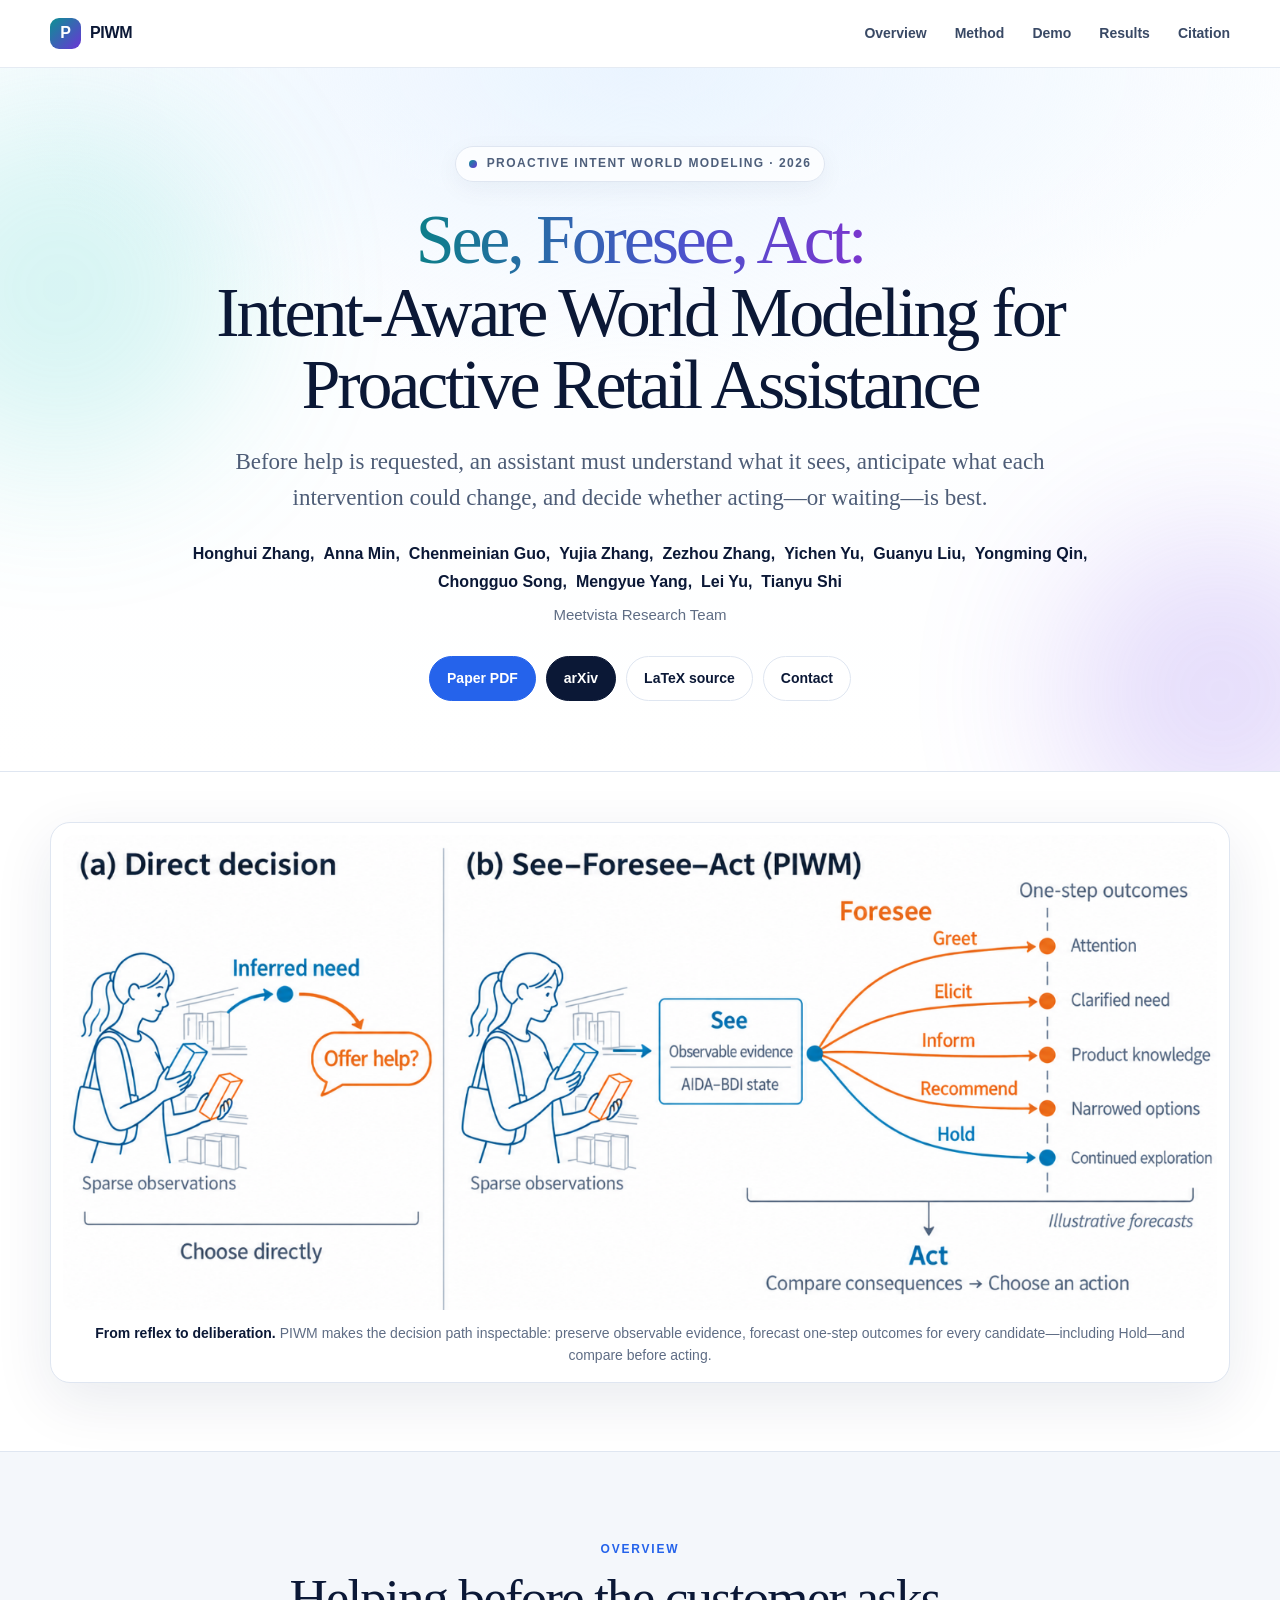
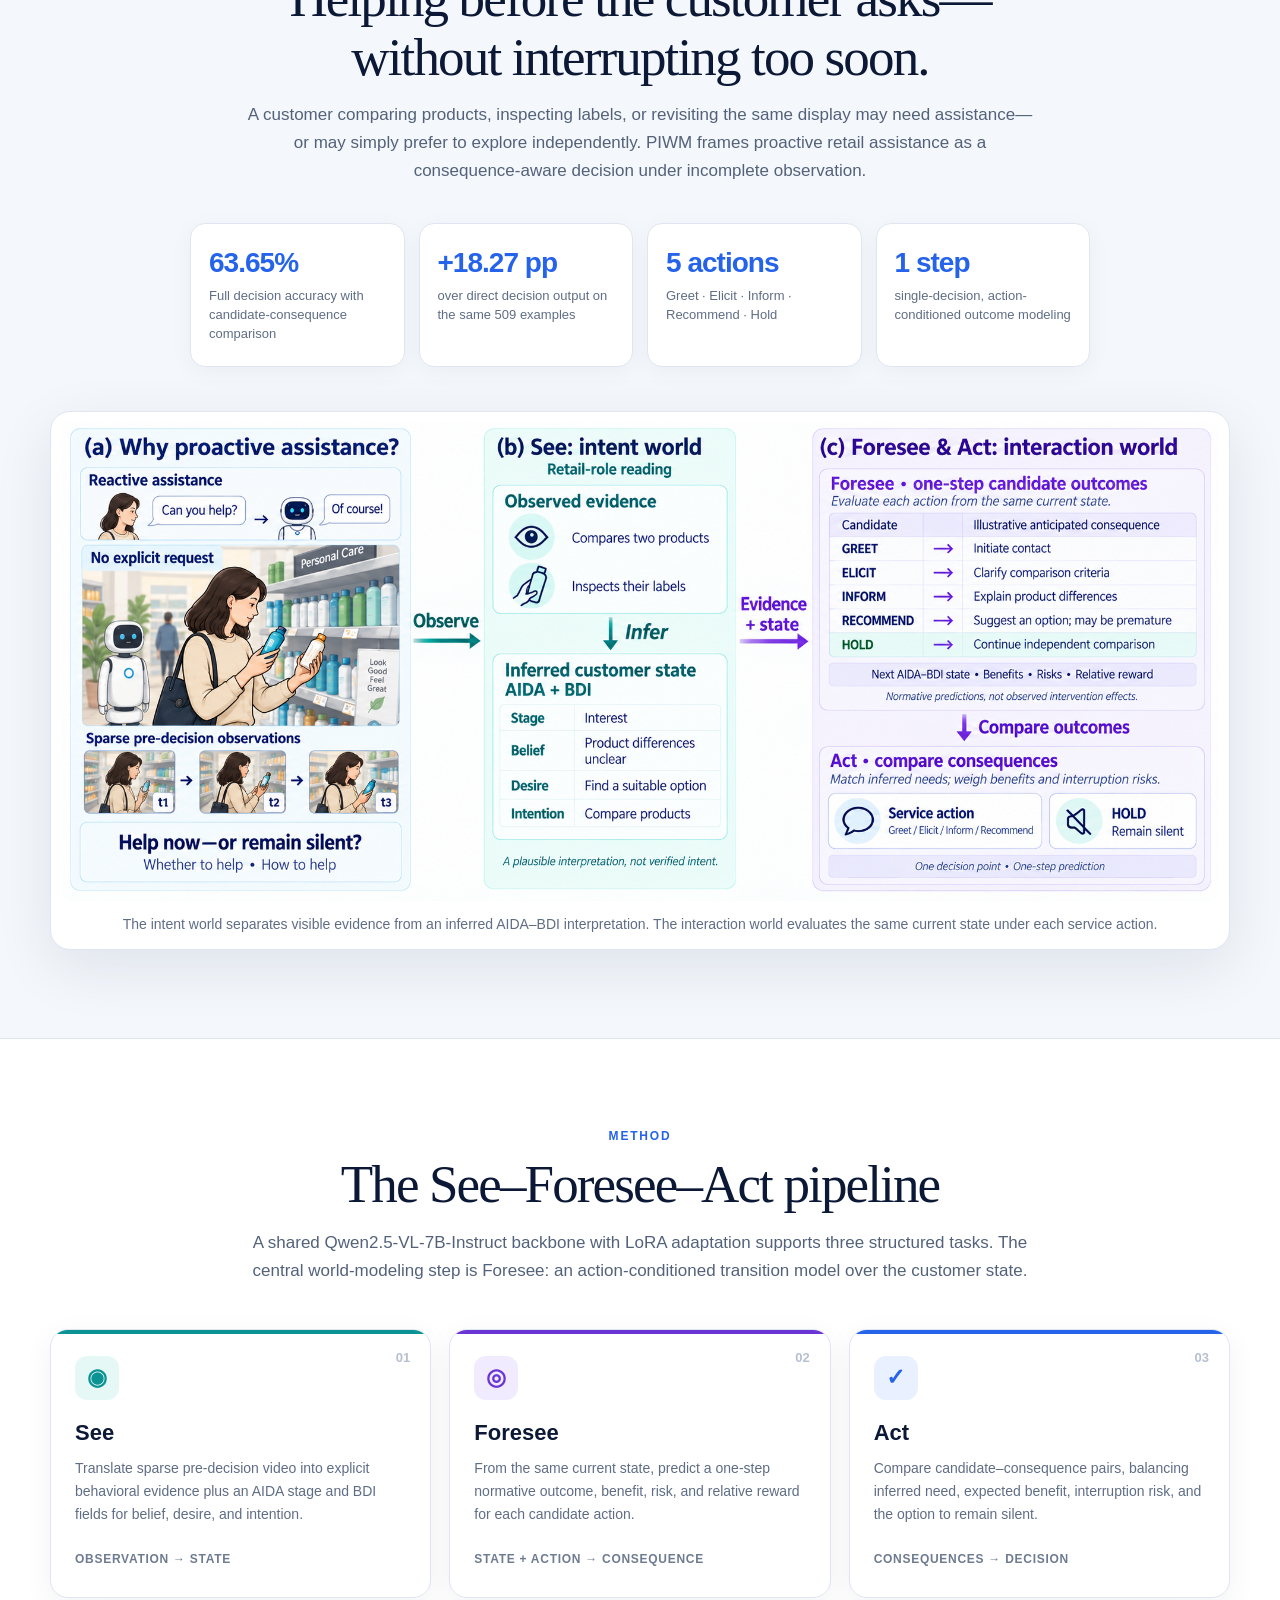
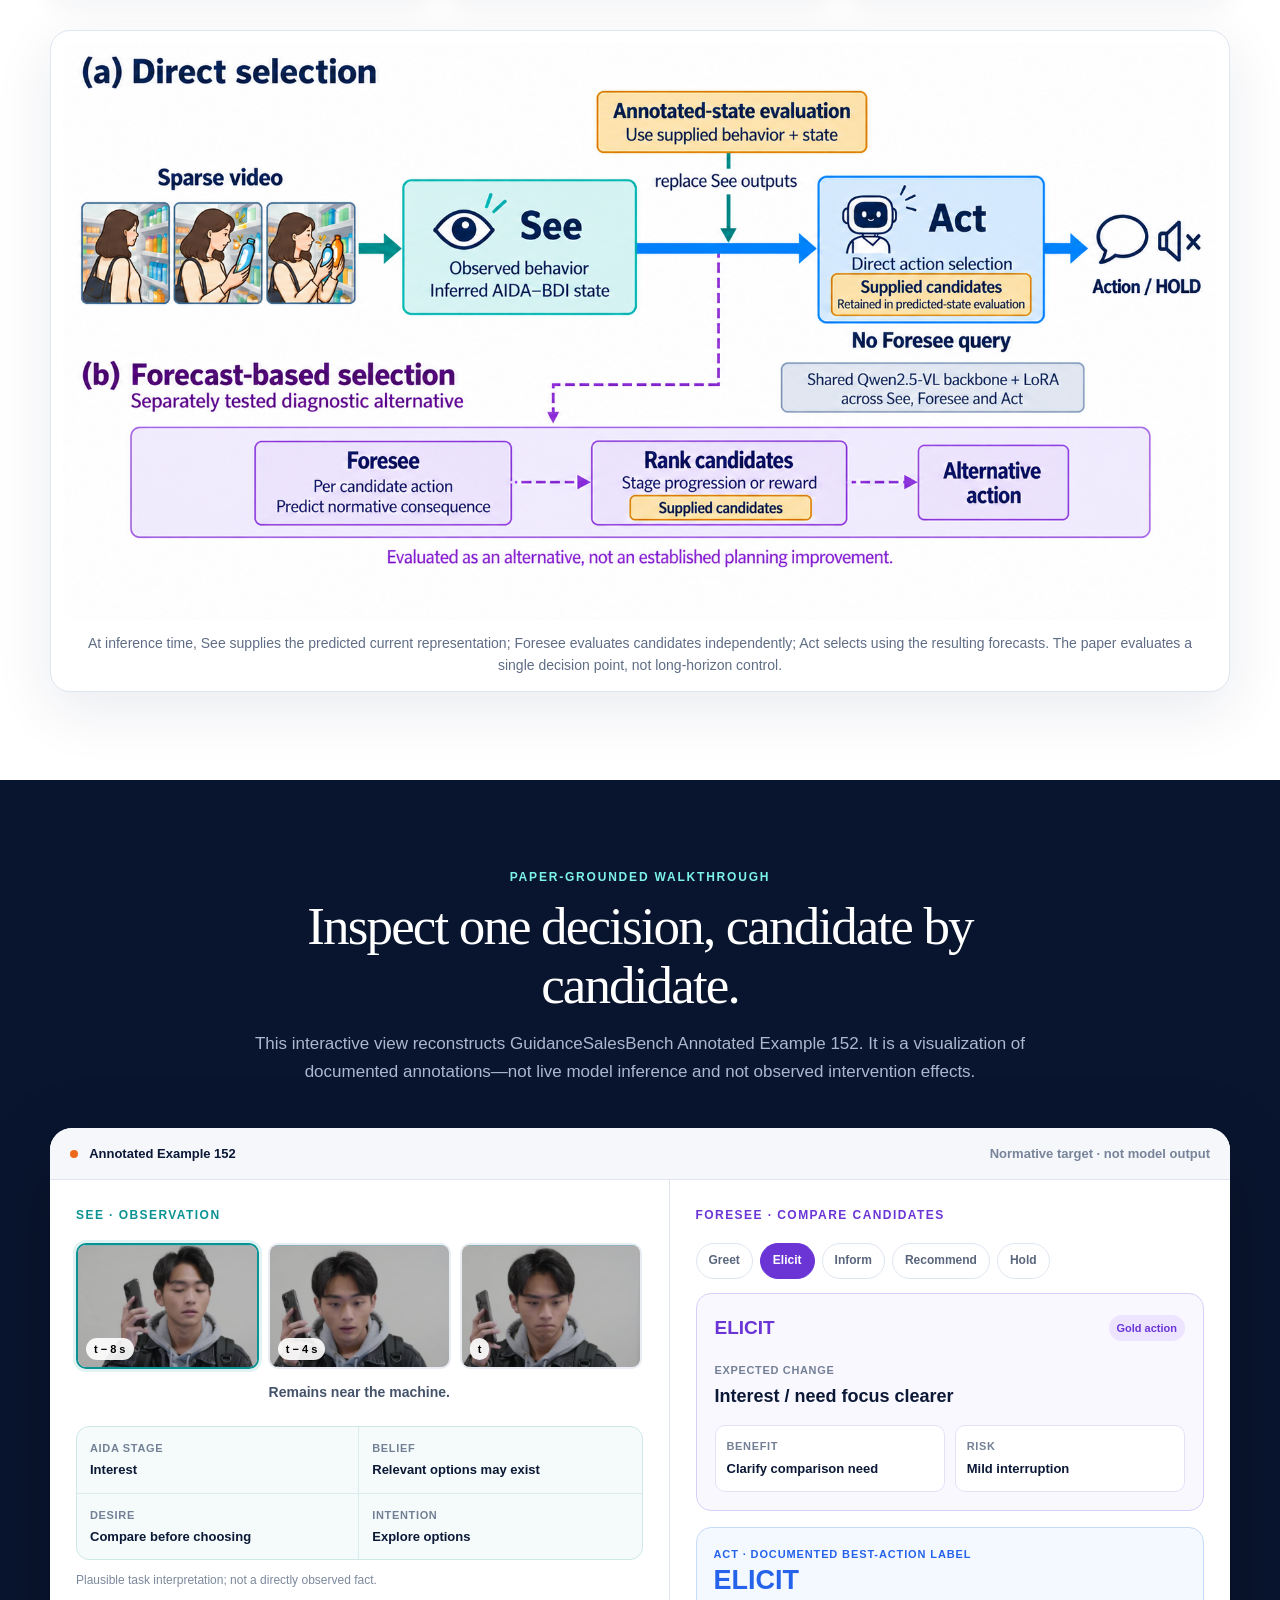
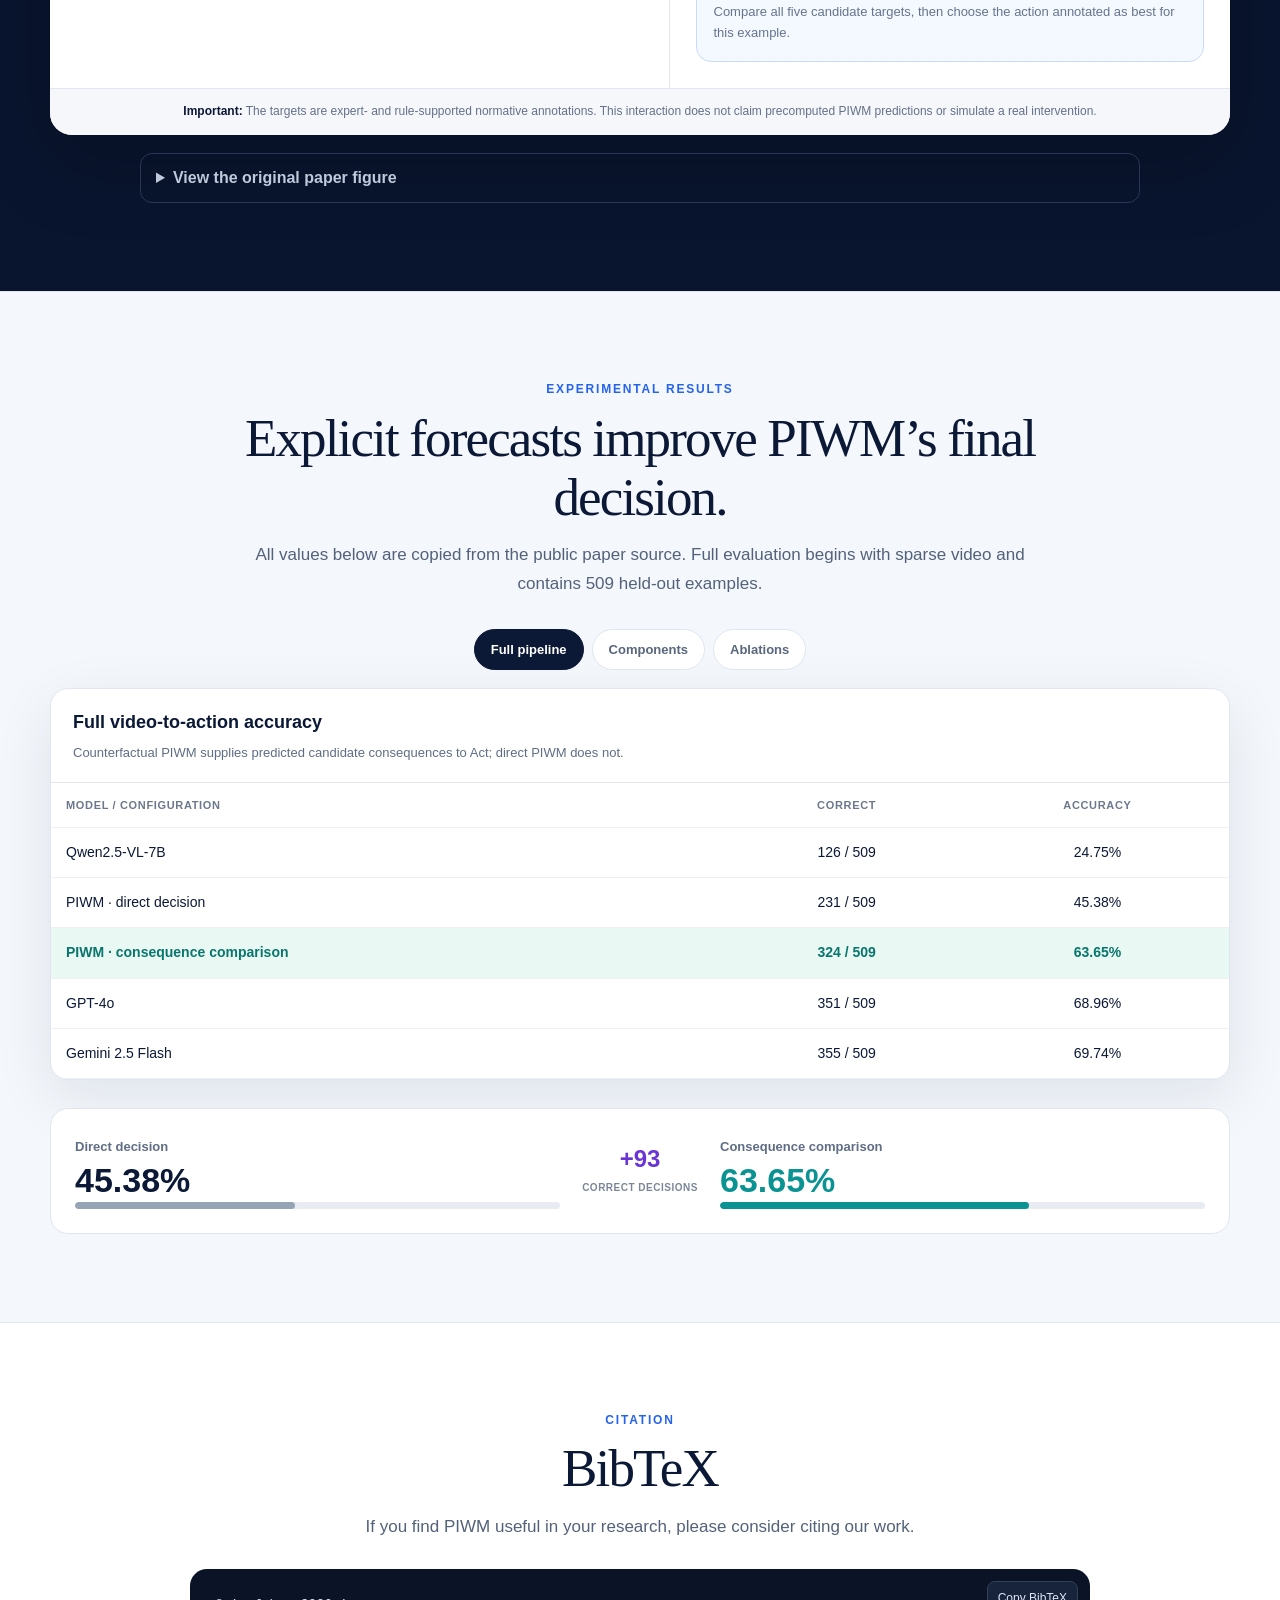
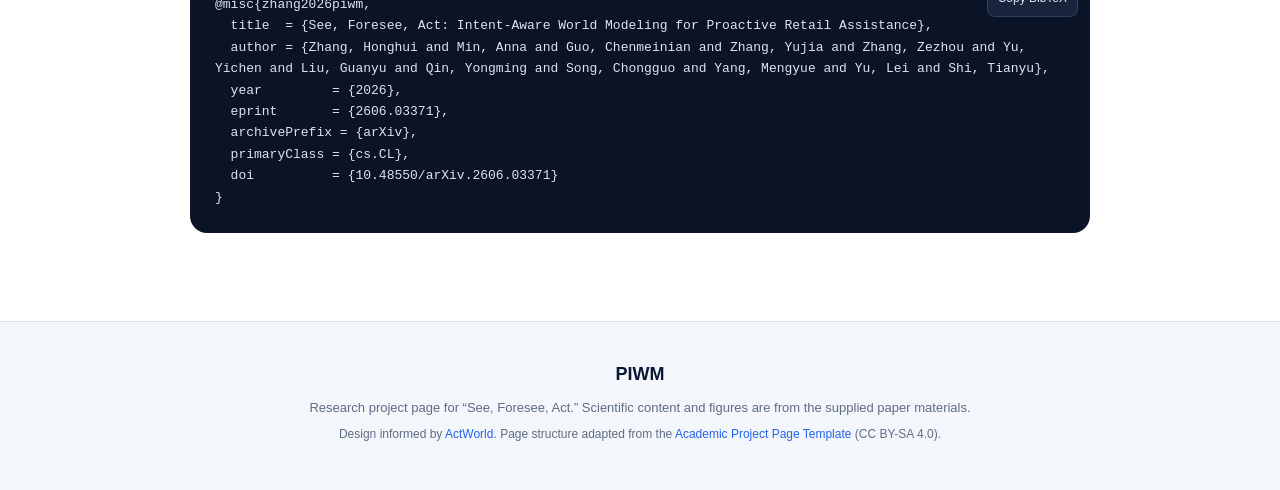
==== index.html @ bbb0d8e9 "Initial PIWM project page" ====
<!doctype html>
<html lang="en">
<head>
  <meta charset="utf-8">
  <meta name="viewport" content="width=device-width, initial-scale=1">
  <meta name="description" content="PIWM is a See–Foresee–Act framework for consequence-aware proactive retail assistance.">
  <meta name="keywords" content="PIWM, proactive assistance, world model, intent modeling, retail assistance, AIDA, BDI">
  <meta name="citation_title" content="See, Foresee, Act: Intent-Aware World Modeling for Proactive Retail Assistance">
  <meta name="citation_author" content="Honghui Zhang">
  <meta name="citation_author" content="Anna Min">
  <meta name="citation_author" content="Chenmeinian Guo">
  <meta name="citation_author" content="Yujia Zhang">
  <meta name="citation_author" content="Zezhou Zhang">
  <meta name="citation_author" content="Yichen Yu">
  <meta name="citation_author" content="Guanyu Liu">
  <meta name="citation_author" content="Yongming Qin">
  <meta name="citation_author" content="Chongguo Song">
  <meta name="citation_author" content="Mengyue Yang">
  <meta name="citation_author" content="Lei Yu">
  <meta name="citation_author" content="Tianyu Shi">
  <meta name="citation_publication_date" content="2026">
  <meta name="citation_arxiv_id" content="2606.03371">
  <meta name="citation_pdf_url" content="https://arxiv.org/pdf/2606.03371">
  <title>PIWM — See, Foresee, Act</title>
  <link rel="stylesheet" href="assets/css/site.css">
  <link rel="stylesheet" href="assets/css/fixes.css">
</head>
<body>
  <a class="skip-link" href="#main">Skip to content</a>
  <nav class="nav" aria-label="Primary navigation">
    <a class="brand" href="#top" aria-label="PIWM home"><span class="brand-mark">P</span> PIWM</a>
    <div class="nav-links">
      <a href="#overview">Overview</a><a href="#method">Method</a><a href="#demo">Demo</a><a href="#results">Results</a><a href="#citation">Citation</a>
    </div>
    <button class="menu-button" type="button" aria-expanded="false" aria-label="Open navigation">Menu</button>
  </nav>

  <header class="hero" id="top">
    <div class="hero-glow hero-glow-one"></div><div class="hero-glow hero-glow-two"></div>
    <div class="wrap hero-inner">
      <div class="paper-kicker"><span></span> Proactive intent world modeling · 2026</div>
      <h1><span>See, Foresee, Act:</span><br>Intent-Aware World Modeling for Proactive Retail Assistance</h1>
      <p class="hero-deck">Before help is requested, an assistant must understand what it sees, anticipate what each intervention could change, and decide whether acting—or waiting—is best.</p>
      <div class="authors" id="authors"></div>
      <div class="affiliation">Meetvista Research Team</div>
      <div class="hero-actions" id="paper-links"></div>
    </div>
  </header>

  <main id="main">
    <section class="teaser-section">
      <div class="wrap">
        <figure class="figure-card reveal">
          <img src="assets/images/direct-vs-piwm.png" alt="Comparison between direct action selection and the See–Foresee–Act PIWM pipeline">
          <figcaption><strong>From reflex to deliberation.</strong> PIWM makes the decision path inspectable: preserve observable evidence, forecast one-step outcomes for every candidate—including Hold—and compare before acting.</figcaption>
        </figure>
      </div>
    </section>

    <section class="section soft" id="overview">
      <div class="wrap narrow">
        <div class="section-label">Overview</div>
        <h2>Helping before the customer asks—without interrupting too soon.</h2>
        <p class="lead">A customer comparing products, inspecting labels, or revisiting the same display may need assistance—or may simply prefer to explore independently. PIWM frames proactive retail assistance as a consequence-aware decision under incomplete observation.</p>
        <div class="metric-grid">
          <div class="metric"><strong>63.65%</strong><span>Full decision accuracy with candidate-consequence comparison</span></div>
          <div class="metric"><strong>+18.27 pp</strong><span>over direct decision output on the same 509 examples</span></div>
          <div class="metric"><strong>5 actions</strong><span>Greet · Elicit · Inform · Recommend · Hold</span></div>
          <div class="metric"><strong>1 step</strong><span>single-decision, action-conditioned outcome modeling</span></div>
        </div>
      </div>
      <div class="wrap overview-figure reveal">
        <figure class="figure-card edge">
          <img src="assets/images/overview.png" alt="PIWM motivation and task scope, showing observation, intent inference, candidate outcomes, and action comparison">
          <figcaption>The intent world separates visible evidence from an inferred AIDA–BDI interpretation. The interaction world evaluates the same current state under each service action.</figcaption>
        </figure>
      </div>
    </section>

    <section class="section" id="method">
      <div class="wrap">
        <div class="section-label">Method</div>
        <h2>The See–Foresee–Act pipeline</h2>
        <p class="section-intro">A shared Qwen2.5-VL-7B-Instruct backbone with LoRA adaptation supports three structured tasks. The central world-modeling step is Foresee: an action-conditioned transition model over the customer state.</p>
        <div class="stage-grid">
          <article class="stage see"><div class="stage-index">01</div><div class="stage-icon" aria-hidden="true">◉</div><h3>See</h3><p>Translate sparse pre-decision video into explicit behavioral evidence plus an AIDA stage and BDI fields for belief, desire, and intention.</p><span>Observation → state</span></article>
          <article class="stage foresee"><div class="stage-index">02</div><div class="stage-icon" aria-hidden="true">◎</div><h3>Foresee</h3><p>From the same current state, predict a one-step normative outcome, benefit, risk, and relative reward for each candidate action.</p><span>State + action → consequence</span></article>
          <article class="stage act"><div class="stage-index">03</div><div class="stage-icon" aria-hidden="true">✓</div><h3>Act</h3><p>Compare candidate–consequence pairs, balancing inferred need, expected benefit, interruption risk, and the option to remain silent.</p><span>Consequences → decision</span></article>
        </div>
        <figure class="figure-card reveal method-figure">
          <img src="assets/images/pipeline.png" alt="PIWM diagram contrasting direct selection and forecast-based candidate comparison">
          <figcaption>At inference time, See supplies the predicted current representation; Foresee evaluates candidates independently; Act selects using the resulting forecasts. The paper evaluates a single decision point, not long-horizon control.</figcaption>
        </figure>
      </div>
    </section>

    <section class="section demo-section" id="demo">
      <div class="wrap">
        <div class="section-label light">Paper-grounded walkthrough</div>
        <h2>Inspect one decision, candidate by candidate.</h2>
        <p class="section-intro light-text">This interactive view reconstructs GuidanceSalesBench Annotated Example 152. It is a visualization of documented annotations—not live model inference and not observed intervention effects.</p>
        <div class="demo-shell reveal">
          <div class="demo-header"><div><span class="live-dot"></span> Annotated Example 152</div><span>Normative target · not model output</span></div>
          <div class="demo-grid">
            <div class="observation-panel">
              <div class="panel-tag teal">See · observation</div>
              <div class="frame-strip">
                <button class="frame active" data-frame="0"><img src="assets/images/example-t8.png" alt="Customer at a retail terminal, eight seconds before decision"><span>t − 8 s</span></button>
                <button class="frame" data-frame="1"><img src="assets/images/example-t4.png" alt="Customer at a retail terminal, four seconds before decision"><span>t − 4 s</span></button>
                <button class="frame" data-frame="2"><img src="assets/images/example-t0.png" alt="Customer at a retail terminal at decision time"><span>t</span></button>
              </div>
              <p class="frame-caption" id="frame-caption">Remains near the machine.</p>
              <div class="state-card">
                <div><span>AIDA stage</span><strong>Interest</strong></div><div><span>Belief</span><strong>Relevant options may exist</strong></div><div><span>Desire</span><strong>Compare before choosing</strong></div><div><span>Intention</span><strong>Explore options</strong></div>
              </div>
              <p class="caveat">Plausible task interpretation; not a directly observed fact.</p>
            </div>
            <div class="consequence-panel">
              <div class="panel-tag violet">Foresee · compare candidates</div>
              <div class="action-tabs" role="tablist" aria-label="Candidate actions"></div>
              <div class="consequence-card" aria-live="polite">
                <div class="candidate-top"><span id="candidate-name">Elicit</span><span id="candidate-status">Gold action</span></div>
                <div class="consequence-main"><span>Expected change</span><strong id="candidate-change">Interest / need focus clearer</strong></div>
                <div class="consequence-details"><div><span>Benefit</span><strong id="candidate-benefit">Clarify comparison need</strong></div><div><span>Risk</span><strong id="candidate-risk">Mild interruption</strong></div></div>
              </div>
              <div class="act-decision"><span>Act · documented best-action label</span><strong>ELICIT</strong><p>Compare all five candidate targets, then choose the action annotated as best for this example.</p></div>
            </div>
          </div>
          <div class="demo-note"><strong>Important:</strong> The targets are expert- and rule-supported normative annotations. This interaction does not claim precomputed PIWM predictions or simulate a real intervention.</div>
        </div>
        <details class="source-figure"><summary>View the original paper figure</summary><img src="assets/images/annotated-example.png" alt="Full annotated example figure from the paper"></details>
      </div>
    </section>

    <section class="section soft" id="results">
      <div class="wrap">
        <div class="section-label">Experimental results</div>
        <h2>Explicit forecasts improve PIWM’s final decision.</h2>
        <p class="section-intro">All values below are copied from the public paper source. Full evaluation begins with sparse video and contains 509 held-out examples.</p>
        <div class="result-tabs" role="tablist" aria-label="Result tables">
          <button class="result-tab active" data-result="full" role="tab">Full pipeline</button><button class="result-tab" data-result="components" role="tab">Components</button><button class="result-tab" data-result="ablations" role="tab">Ablations</button>
        </div>
        <div class="result-card" id="result-content"></div>
        <div class="comparison-callout">
          <div><span>Direct decision</span><strong>45.38%</strong><div class="bar"><i style="--value:45.38%"></i></div></div>
          <div class="versus">+93<br><small>correct decisions</small></div>
          <div class="emphasis"><span>Consequence comparison</span><strong>63.65%</strong><div class="bar"><i style="--value:63.65%"></i></div></div>
        </div>
      </div>
    </section>

    <section class="section" id="citation">
      <div class="wrap narrow">
        <div class="section-label">Citation</div><h2>BibTeX</h2>
        <p class="section-intro">If you find PIWM useful in your research, please consider citing our work.</p>
        <div class="bib-wrap"><button class="copy-button" type="button">Copy BibTeX</button><pre id="bibtex">@misc{zhang2026piwm,
  title  = {See, Foresee, Act: Intent-Aware World Modeling for Proactive Retail Assistance},
  author = {Zhang, Honghui and Min, Anna and Guo, Chenmeinian and Zhang, Yujia and Zhang, Zezhou and Yu, Yichen and Liu, Guanyu and Qin, Yongming and Song, Chongguo and Yang, Mengyue and Yu, Lei and Shi, Tianyu},
  year         = {2026},
  eprint       = {2606.03371},
  archivePrefix = {arXiv},
  primaryClass = {cs.CL},
  doi          = {10.48550/arXiv.2606.03371}
}</pre></div>
      </div>
    </section>
  </main>

  <footer><div class="wrap"><strong>PIWM</strong><p>Research project page for “See, Foresee, Act.” Scientific content and figures are from the supplied paper materials.</p><p class="attribution">Design informed by <a href="https://interactwm.github.io/ActWorld/">ActWorld</a>. Page structure adapted from the <a href="https://github.com/eliahuhorwitz/Academic-project-page-template">Academic Project Page Template</a> (CC BY-SA 4.0).</p></div></footer>
  <button class="to-top" type="button" aria-label="Back to top">↑</button>
  <script src="assets/js/config.js"></script><script src="assets/js/site.js"></script>
</body>
</html>
---- assets/css/site.css ----
:root{--ink:#0b1836;--muted:#5f6d85;--line:#dfe6f1;--paper:#fff;--soft:#f4f7fb;--teal:#0b9293;--teal-soft:#e6f8f6;--violet:#6b35d6;--violet-soft:#f1ebff;--blue:#2563eb;--orange:#ed6a1a;--shadow:0 18px 60px rgba(15,36,75,.09);--max:1180px}*{box-sizing:border-box}html{scroll-behavior:smooth;scroll-padding-top:76px}body{margin:0;color:var(--ink);background:var(--paper);font-family:Inter,ui-sans-serif,-apple-system,BlinkMacSystemFont,"Segoe UI",sans-serif;font-size:16px;line-height:1.65;-webkit-font-smoothing:antialiased}button,a{font:inherit}a{color:var(--blue);text-decoration:none}img{max-width:100%}.skip-link{position:fixed;left:12px;top:-80px;background:#fff;padding:10px 16px;border-radius:8px;z-index:1000}.skip-link:focus{top:12px}.wrap{width:min(var(--max),calc(100% - 44px));margin:auto}.narrow{max-width:900px}.nav{position:sticky;top:0;z-index:100;height:68px;padding:0 max(22px,calc((100vw - var(--max))/2));display:flex;align-items:center;justify-content:space-between;background:rgba(255,255,255,.88);border-bottom:1px solid rgba(223,230,241,.8);backdrop-filter:blur(16px)}.brand{display:flex;align-items:center;gap:9px;color:var(--ink);font-weight:850;letter-spacing:-.02em}.brand-mark{width:31px;height:31px;display:grid;place-items:center;background:linear-gradient(135deg,var(--teal),var(--violet));border-radius:9px;color:#fff}.nav-links{display:flex;gap:28px}.nav-links a{color:#394965;font-size:14px;font-weight:650}.nav-links a:hover{color:var(--blue)}.menu-button{display:none;border:1px solid var(--line);background:#fff;border-radius:9px;padding:7px 11px;color:var(--ink)}.hero{position:relative;overflow:hidden;padding:78px 0 70px;background:radial-gradient(900px 420px at 50% 0%,#eaf4ff 0,rgba(234,244,255,0) 72%),linear-gradient(#fbfdff,#fff);border-bottom:1px solid var(--line)}.hero-inner{position:relative;text-align:center}.hero-glow{position:absolute;border-radius:50%;filter:blur(80px);opacity:.22}.hero-glow-one{width:360px;height:360px;background:#54d5cb;left:-120px;top:40px}.hero-glow-two{width:320px;height:320px;background:#8a63ed;right:-100px;bottom:-80px}.paper-kicker{display:inline-flex;align-items:center;gap:10px;text-transform:uppercase;letter-spacing:.12em;font-weight:750;font-size:12px;color:#4e5f7b;border:1px solid var(--line);background:rgba(255,255,255,.75);border-radius:999px;padding:7px 13px;margin-bottom:22px;box-shadow:0 7px 24px rgba(15,36,75,.05)}.paper-kicker span{width:8px;height:8px;background:linear-gradient(135deg,var(--teal),var(--violet));border-radius:50%}.hero h1{max-width:1040px;margin:0 auto 22px;font-family:Georgia,"Times New Roman",serif;font-size:clamp(38px,5.8vw,70px);font-weight:500;line-height:1.04;letter-spacing:-.045em}.hero h1 span{background:linear-gradient(90deg,#0d7f89,#4c52cc 60%,#7a36ce);background-clip:text;-webkit-background-clip:text;color:transparent}.hero-deck{max-width:810px;margin:0 auto 26px;color:#4e5d77;font-family:Georgia,"Times New Roman",serif;font-size:clamp(18px,2.3vw,23px);line-height:1.55}.authors{max-width:980px;margin:22px auto 6px;display:flex;flex-wrap:wrap;justify-content:center;gap:1px 9px;font-size:16px;font-weight:650}.affiliation{color:var(--muted);font-size:15px;margin-top:8px}.hero-actions{display:flex;justify-content:center;flex-wrap:wrap;gap:10px;margin-top:28px}.button{display:inline-flex;align-items:center;justify-content:center;border-radius:999px;padding:10px 17px;border:1px solid var(--line);font-size:14px;font-weight:700;transition:.18s ease}.button.primary{background:var(--blue);color:#fff;border-color:var(--blue)}.button.dark{background:var(--ink);color:#fff;border-color:var(--ink)}.button.light{background:#fff;color:var(--ink)}.button:not(.disabled):hover{transform:translateY(-2px);box-shadow:0 9px 24px rgba(15,36,75,.13)}.button.disabled{color:#8a96a9;background:#f4f6f9;cursor:not-allowed}.teaser-section{padding:50px 0 68px}.figure-card{margin:0;background:#fff;border:1px solid var(--line);border-radius:20px;padding:12px;box-shadow:var(--shadow);overflow:hidden}.figure-card img{display:block;width:100%;border-radius:13px}.figure-card figcaption{padding:13px 8px 3px;text-align:center;color:var(--muted);font-size:14px;line-height:1.55}.figure-card figcaption strong{color:var(--ink)}.section{padding:88px 0}.soft{background:var(--soft);border-block:1px solid var(--line)}.section-label{text-align:center;color:var(--blue);font-weight:800;font-size:12px;text-transform:uppercase;letter-spacing:.15em;margin-bottom:9px}.section-label.light{color:#7df2e9}.section h2{max-width:850px;text-align:center;margin:0 auto 14px;font-family:Georgia,"Times New Roman",serif;font-size:clamp(34px,4.5vw,53px);font-weight:500;line-height:1.12;letter-spacing:-.035em}.lead,.section-intro{max-width:790px;margin:0 auto;color:#53627a;text-align:center;font-size:17px}.metric-grid{display:grid;grid-template-columns:repeat(4,1fr);gap:14px;margin-top:38px}.metric{background:#fff;border:1px solid var(--line);border-radius:15px;padding:22px 18px;box-shadow:0 5px 24px rgba(15,36,75,.045)}.metric strong{display:block;font-size:28px;line-height:1.2;color:var(--blue);letter-spacing:-.035em}.metric span{display:block;color:var(--muted);font-size:13px;line-height:1.45;margin-top:7px}.overview-figure{margin-top:44px}.figure-card.edge{padding:10px}.stage-grid{display:grid;grid-template-columns:repeat(3,1fr);gap:18px;margin:44px 0 32px}.stage{position:relative;border:1px solid var(--line);border-radius:18px;padding:26px 24px;background:#fff;overflow:hidden;box-shadow:0 8px 30px rgba(15,36,75,.055)}.stage:before{content:"";position:absolute;left:0;top:0;right:0;height:4px;background:var(--teal)}.stage.foresee:before{background:var(--violet)}.stage.act:before{background:var(--blue)}.stage-index{position:absolute;right:20px;top:17px;color:#b6c0d0;font-weight:800;font-size:13px}.stage-icon{width:44px;height:44px;display:grid;place-items:center;border-radius:12px;background:var(--teal-soft);color:var(--teal);font-size:23px;font-weight:800}.stage.foresee .stage-icon{background:var(--violet-soft);color:var(--violet)}.stage.act .stage-icon{background:#e9f0ff;color:var(--blue)}.stage h3{font-size:22px;margin:15px 0 6px}.stage p{margin:0 0 18px;color:var(--muted);font-size:14px}.stage>span{font-size:12px;color:#6e7b90;font-weight:750;text-transform:uppercase;letter-spacing:.06em}.method-figure{margin-top:28px}.demo-section{background:#09152f;color:#fff}.demo-section h2{color:#fff}.light-text{color:#abb8ce}.demo-shell{margin-top:42px;background:#fff;color:var(--ink);border-radius:22px;overflow:hidden;box-shadow:0 26px 80px rgba(0,0,0,.24)}.demo-header{display:flex;justify-content:space-between;align-items:center;padding:15px 20px;background:#f5f7fb;border-bottom:1px solid var(--line);font-size:13px;font-weight:700}.demo-header>span{color:#77849a;font-weight:600}.live-dot{display:inline-block;width:8px;height:8px;background:var(--orange);border-radius:50%;margin-right:8px}.demo-grid{display:grid;grid-template-columns:1.05fr .95fr}.observation-panel,.consequence-panel{padding:26px}.observation-panel{border-right:1px solid var(--line)}.panel-tag{font-size:12px;text-transform:uppercase;letter-spacing:.12em;font-weight:850;margin-bottom:17px}.panel-tag.teal{color:var(--teal)}.panel-tag.violet{color:var(--violet)}.frame-strip{display:grid;grid-template-columns:repeat(3,1fr);gap:9px}.frame{position:relative;padding:0;border:2px solid transparent;border-radius:10px;overflow:hidden;cursor:pointer;background:#e9edf3;aspect-ratio:1.45}.frame img{width:300%;height:300%;max-width:none;object-fit:cover;object-position:10% 8%;transform:scale(.34);transform-origin:top left}.frame:nth-child(2) img{object-position:50% 8%;transform:translateX(-33.33%) scale(.34)}.frame:nth-child(3) img{object-position:90% 8%;transform:translateX(-66.66%) scale(.34)}.frame span{position:absolute;left:8px;bottom:7px;background:rgba(255,255,255,.9);padding:2px 8px;border-radius:999px;font-size:11px;font-weight:800}.frame.active{border-color:var(--teal);box-shadow:0 0 0 3px rgba(11,146,147,.12)}.frame-caption{min-height:28px;margin:12px 0 17px;text-align:center;color:#45536a;font-size:14px;font-weight:650}.state-card{display:grid;grid-template-columns:1fr 1fr;border:1px solid #cfe8e6;background:#f4fbfa;border-radius:13px;overflow:hidden}.state-card div{padding:12px 13px;border-bottom:1px solid #d9eeec}.state-card div:nth-child(odd){border-right:1px solid #d9eeec}.state-card div:nth-last-child(-n+2){border-bottom:0}.state-card span,.consequence-main span,.consequence-details span{display:block;color:#738096;font-size:11px;text-transform:uppercase;letter-spacing:.06em;font-weight:750}.state-card strong{display:block;font-size:13px;margin-top:2px}.caveat{color:#7c899d;font-size:12px;margin:11px 0 0}.action-tabs{display:flex;gap:7px;flex-wrap:wrap;margin-bottom:14px}.action-tabs button,.result-tab{border:1px solid var(--line);background:#fff;border-radius:999px;padding:7px 12px;color:#59667d;font-size:12px;font-weight:800;cursor:pointer}.action-tabs button.active{background:var(--violet);border-color:var(--violet);color:#fff}.consequence-card{border:1px solid #d9cef8;background:#faf8ff;border-radius:15px;padding:18px}.candidate-top{display:flex;justify-content:space-between;align-items:center;margin-bottom:18px}.candidate-top span:first-child{text-transform:uppercase;font-size:19px;font-weight:900;color:var(--violet)}.candidate-top span:last-child{font-size:11px;font-weight:800;background:#ede5ff;color:var(--violet);padding:4px 8px;border-radius:999px}.consequence-main strong{font-size:18px;display:block;margin-top:3px}.consequence-details{display:grid;grid-template-columns:1fr 1fr;gap:10px;margin-top:13px}.consequence-details div{background:#fff;border:1px solid #e7e1f7;border-radius:10px;padding:11px}.consequence-details strong{display:block;font-size:13px;margin-top:3px}.act-decision{margin-top:16px;border:1px solid #c8dafa;background:#f4f8ff;border-radius:15px;padding:17px}.act-decision span{display:block;color:var(--blue);font-size:11px;text-transform:uppercase;letter-spacing:.08em;font-weight:850}.act-decision strong{font-size:27px;color:var(--blue);line-height:1.3}.act-decision p{margin:3px 0 0;color:#66758d;font-size:13px}.demo-note{background:#f6f7fa;color:#647188;border-top:1px solid var(--line);padding:13px 20px;font-size:12px;text-align:center}.demo-note strong{color:var(--ink)}.source-figure{margin:18px auto 0;max-width:1000px;border:1px solid #293754;border-radius:12px;padding:11px 15px;color:#bec9db}.source-figure summary{cursor:pointer;font-weight:700}.source-figure img{display:block;margin-top:14px;border-radius:10px}.result-tabs{display:flex;justify-content:center;gap:8px;margin:31px 0 18px}.result-tab{padding:9px 16px;font-size:13px}.result-tab.active{background:var(--ink);color:#fff;border-color:var(--ink)}.result-card{background:#fff;border:1px solid var(--line);border-radius:18px;box-shadow:var(--shadow);overflow:hidden}.result-head{padding:19px 22px;border-bottom:1px solid var(--line)}.result-head h3{margin:0;font-size:18px}.result-head p{margin:4px 0 0;color:var(--muted);font-size:13px}.table-scroll{overflow-x:auto}table{width:100%;border-collapse:collapse;min-width:620px}th,td{text-align:center;padding:13px 15px;border-bottom:1px solid #edf0f5;font-size:14px}th:first-child,td:first-child{text-align:left}th{color:#6c788c;font-size:11px;text-transform:uppercase;letter-spacing:.06em}tr.highlight{background:#eaf8f4;color:#08766c;font-weight:800}.comparison-callout{display:grid;grid-template-columns:1fr 120px 1fr;gap:20px;align-items:center;margin-top:28px;background:#fff;border:1px solid var(--line);border-radius:18px;padding:24px}.comparison-callout span{color:var(--muted);font-size:13px;font-weight:700}.comparison-callout strong{display:block;font-size:34px;line-height:1.25}.bar{height:7px;background:#e8ecf2;border-radius:99px;overflow:hidden}.bar i{display:block;width:var(--value);height:100%;background:#97a4b6;border-radius:inherit}.emphasis strong{color:var(--teal)}.emphasis .bar i{background:var(--teal)}.versus{text-align:center;color:var(--violet);font-size:24px;font-weight:900;line-height:1}.versus small{font-size:10px;text-transform:uppercase;letter-spacing:.05em;color:#7b8698}.bib-wrap{position:relative;margin-top:28px}.bib-wrap pre{margin:0;padding:25px;background:#0b1327;color:#dbe4f5;border-radius:17px;overflow:auto;font:13px/1.65 ui-monospace,SFMono-Regular,Menlo,monospace;white-space:pre-wrap}.copy-button{position:absolute;right:12px;top:12px;border:1px solid #33405a;background:#18233c;color:#dce5f5;border-radius:8px;padding:7px 10px;font-size:12px;cursor:pointer}footer{background:#f3f6fa;border-top:1px solid var(--line);padding:38px 0;text-align:center;color:var(--muted);font-size:13px}footer strong{font-size:18px;color:var(--ink)}footer p{margin:7px auto;max-width:760px}.attribution{font-size:12px}.to-top{position:fixed;right:22px;bottom:22px;width:44px;height:44px;border:0;border-radius:50%;background:var(--ink);color:#fff;box-shadow:0 10px 24px rgba(11,24,54,.25);cursor:pointer;opacity:0;transform:translateY(12px);pointer-events:none;transition:.2s}.to-top.show{opacity:1;transform:none;pointer-events:auto}.reveal{opacity:0;transform:translateY(18px);transition:opacity .6s ease,transform .6s ease}.reveal.visible{opacity:1;transform:none}@media(prefers-reduced-motion:reduce){html{scroll-behavior:auto}.reveal{opacity:1;transform:none;transition:none}}@media(max-width:900px){.metric-grid{grid-template-columns:1fr 1fr}.stage-grid{grid-template-columns:1fr}.demo-grid{grid-template-columns:1fr}.observation-panel{border-right:0;border-bottom:1px solid var(--line)}.nav-links{position:absolute;display:none;top:68px;left:0;right:0;padding:15px 22px;background:#fff;border-bottom:1px solid var(--line);box-shadow:0 12px 26px rgba(15,36,75,.1)}.nav-links.open{display:flex}.menu-button{display:block}}@media(max-width:620px){.wrap{width:min(var(--max),calc(100% - 28px))}.nav{padding:0 14px}.nav-links{flex-direction:column;gap:12px}.hero{padding:58px 0 54px}.hero h1{font-size:40px}.section{padding:64px 0}.section h2{font-size:36px}.metric-grid{grid-template-columns:1fr}.frame-strip{gap:5px}.observation-panel,.consequence-panel{padding:18px}.state-card{grid-template-columns:1fr}.state-card div,.state-card div:nth-child(odd){border-right:0;border-bottom:1px solid #d9eeec}.state-card div:last-child{border-bottom:0}.consequence-details{grid-template-columns:1fr}.demo-header{align-items:flex-start;gap:6px;flex-direction:column}.comparison-callout{grid-template-columns:1fr}.versus{padding:5px 0}.hero-actions{gap:7px}.button{font-size:12px;padding:9px 13px}}
---- assets/css/fixes.css ----
.frame img {
  display: block;
  width: 100%;
  height: 100%;
  max-width: 100%;
  object-fit: cover;
  object-position: center;
  transform: none;
}

.frame:nth-child(2) img,
.frame:nth-child(3) img {
  object-position: center;
  transform: none;
}
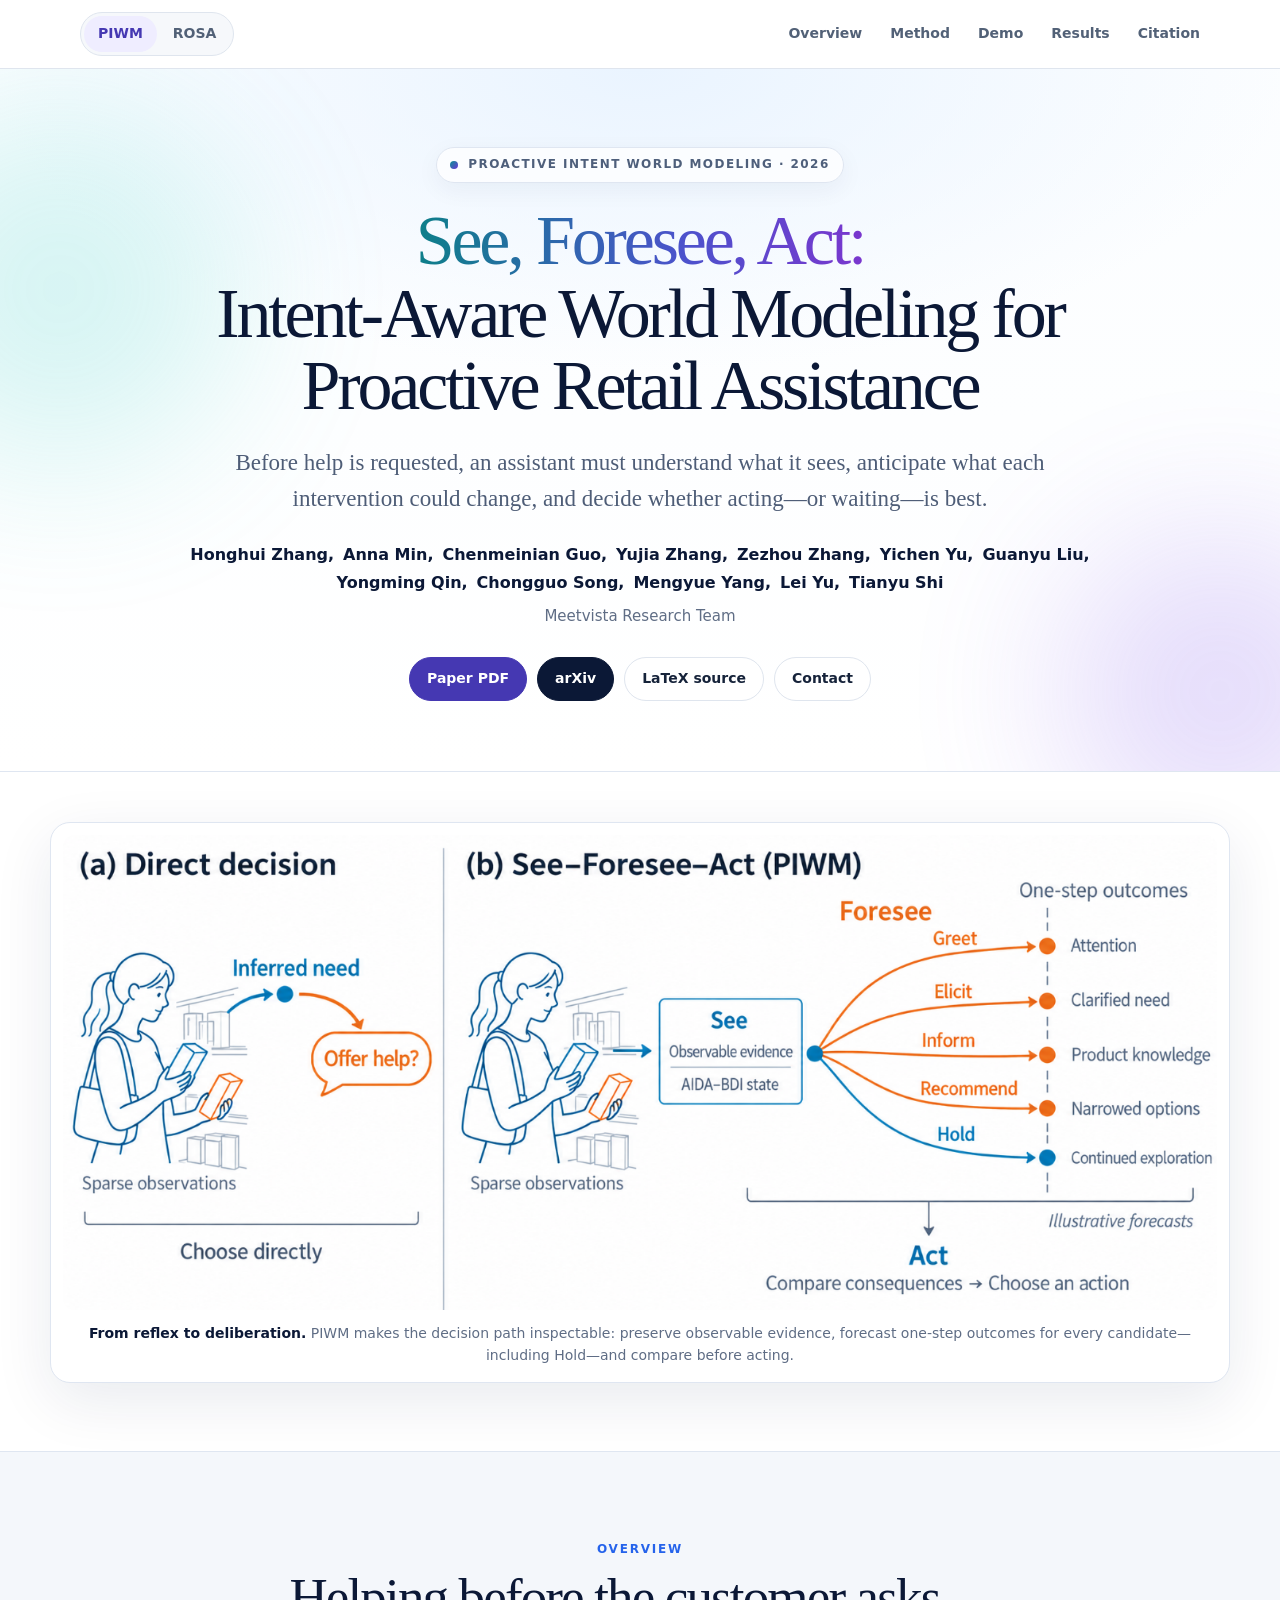
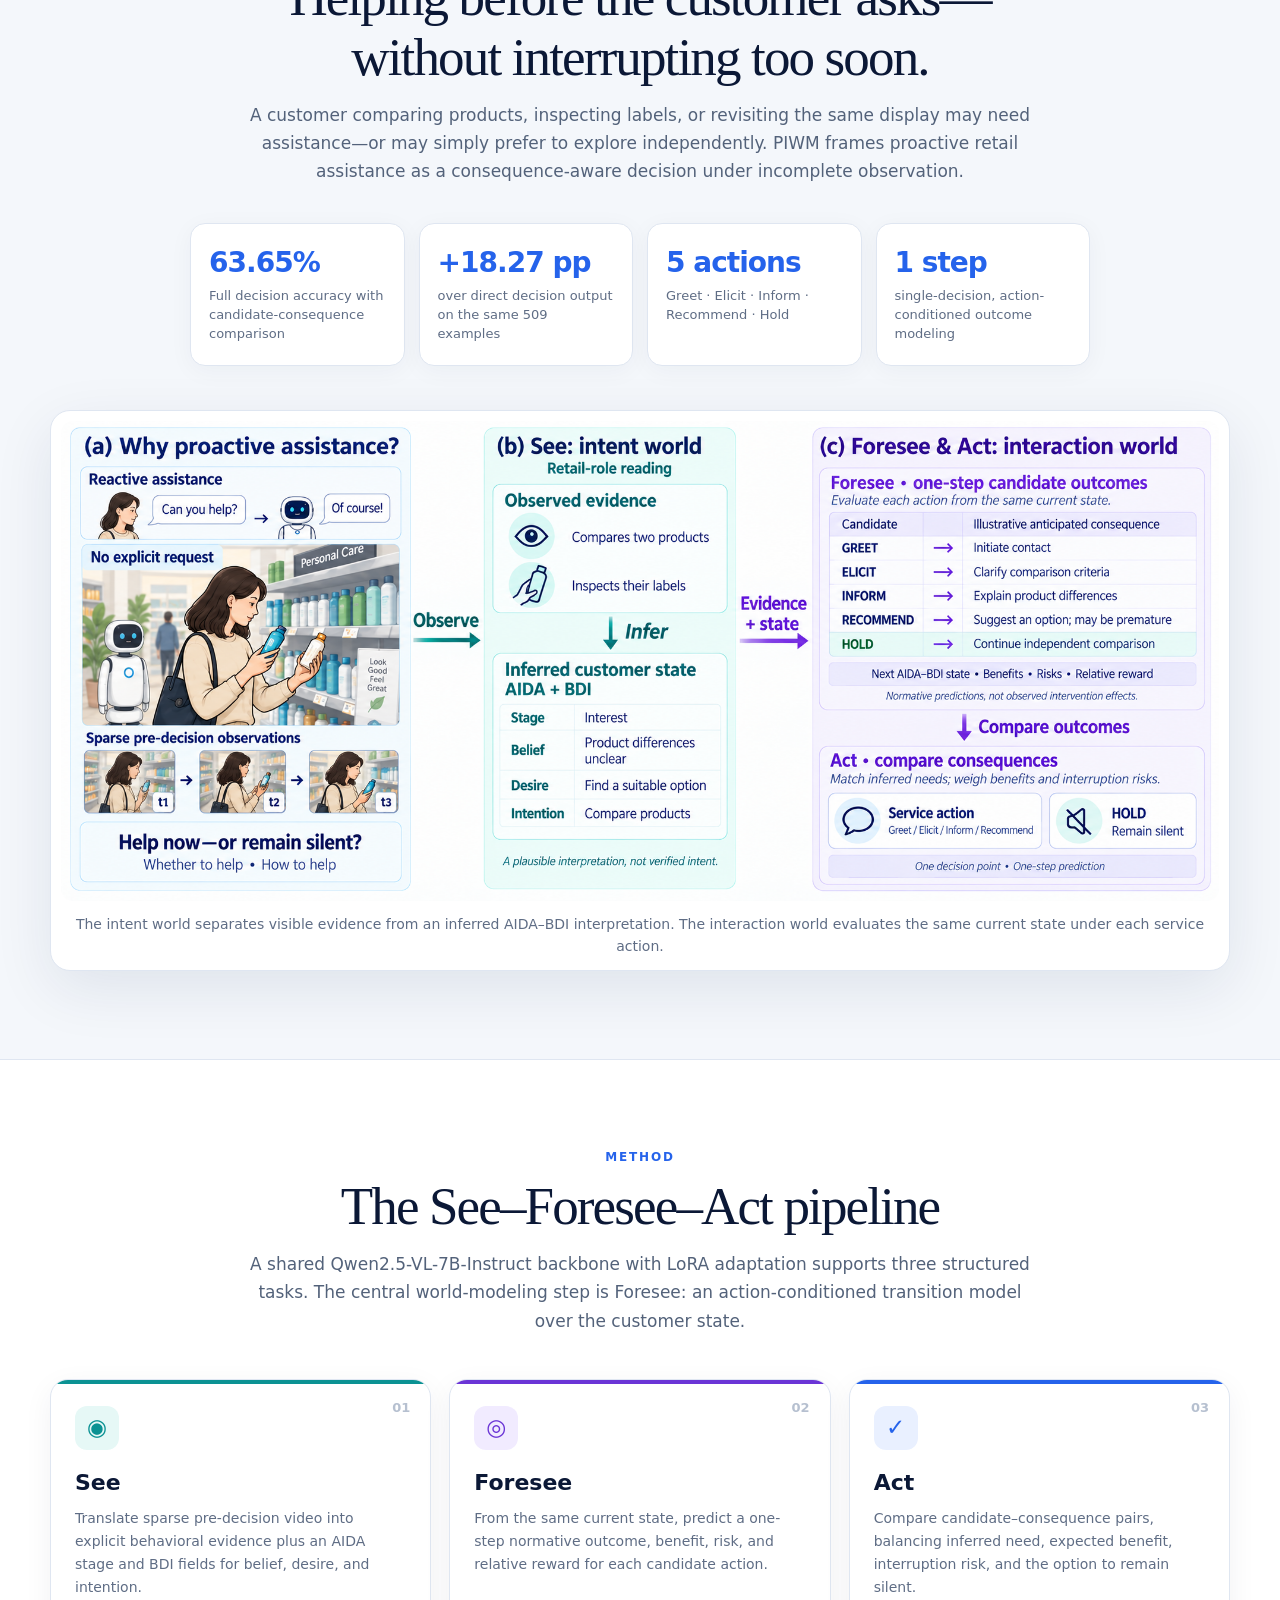
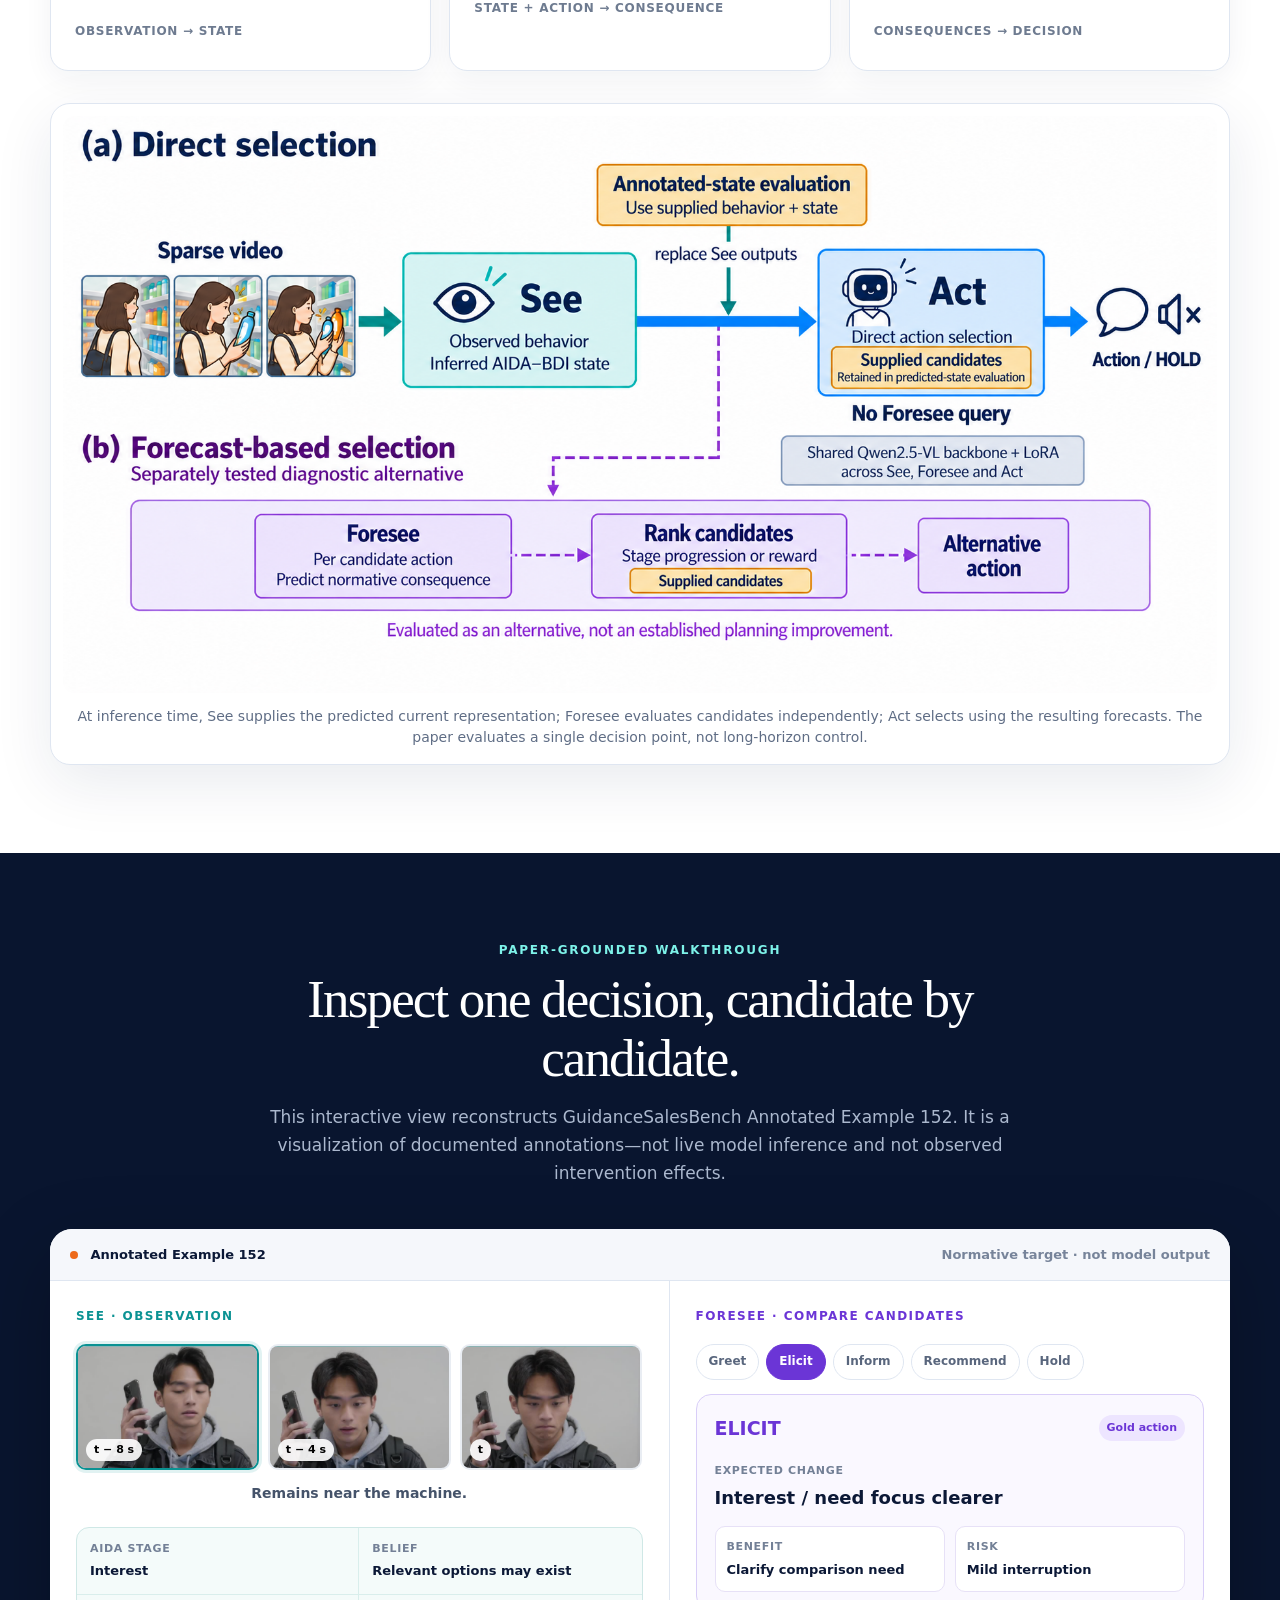
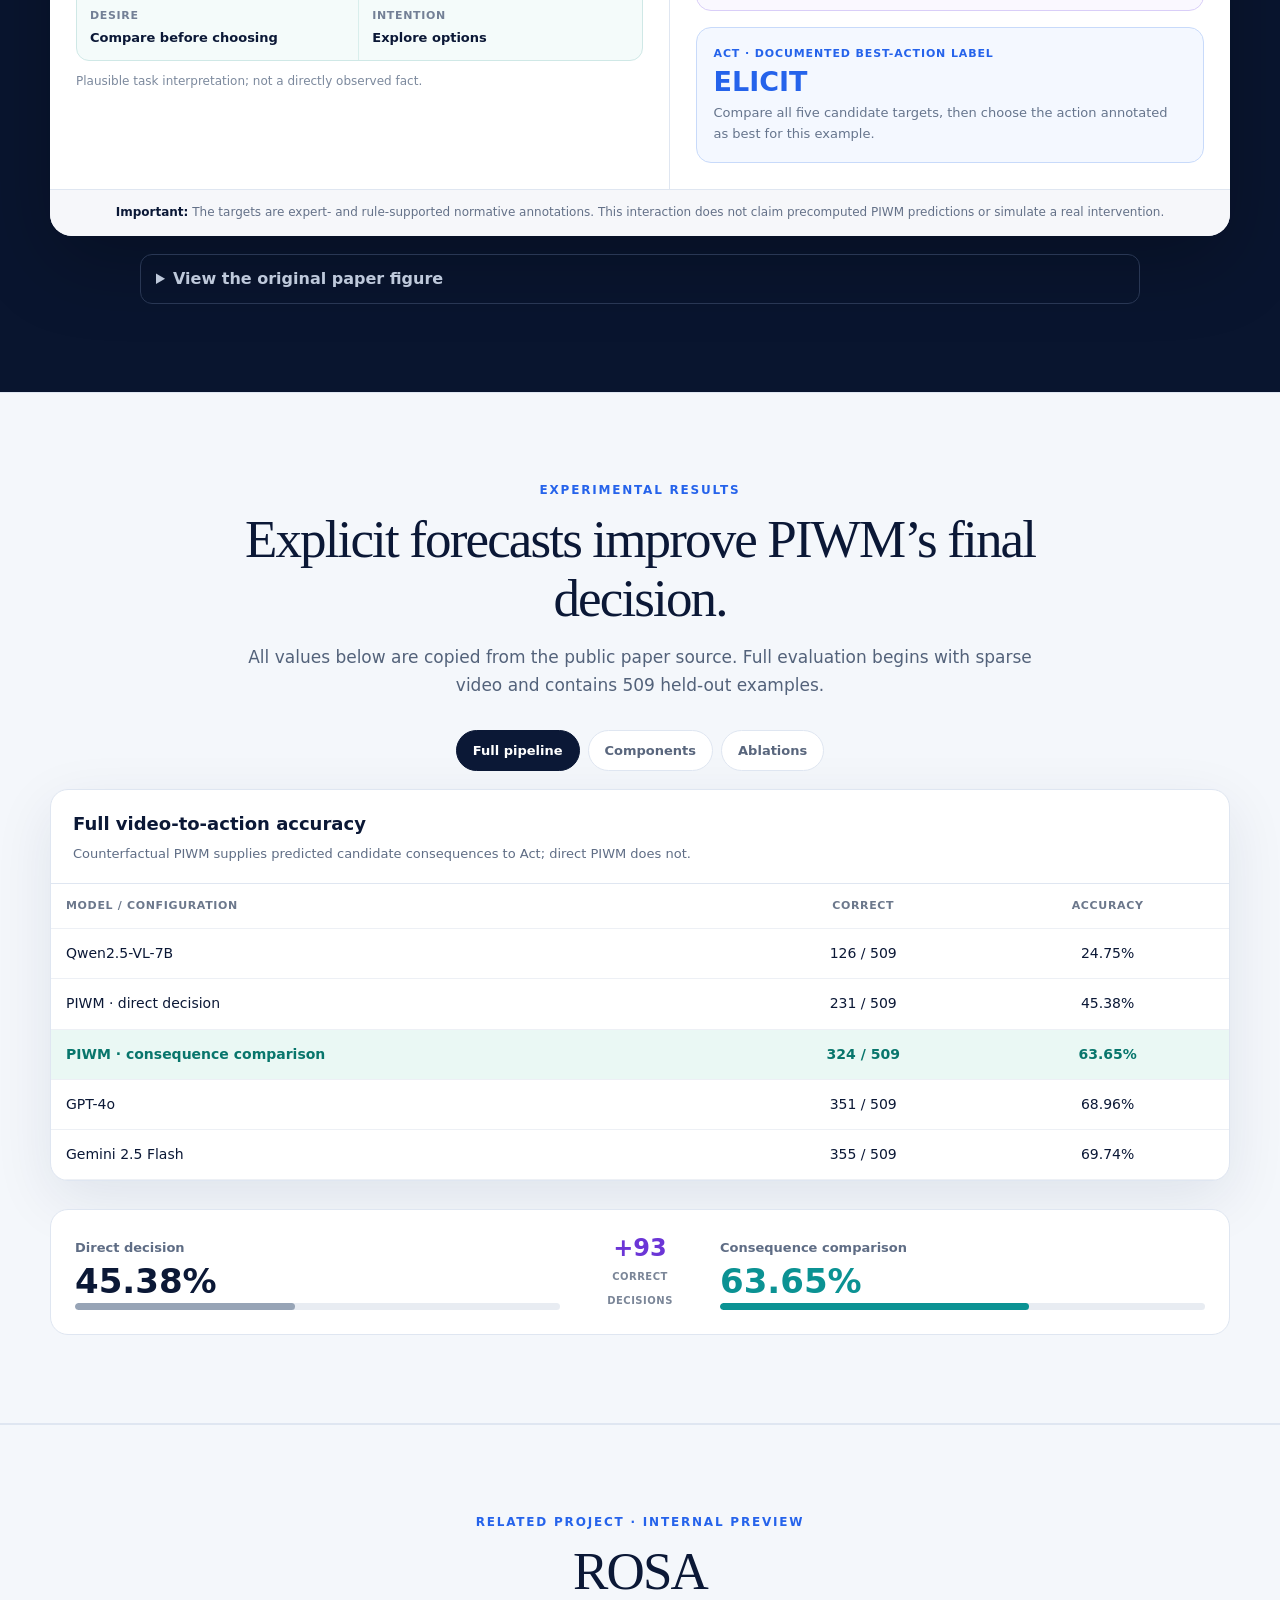
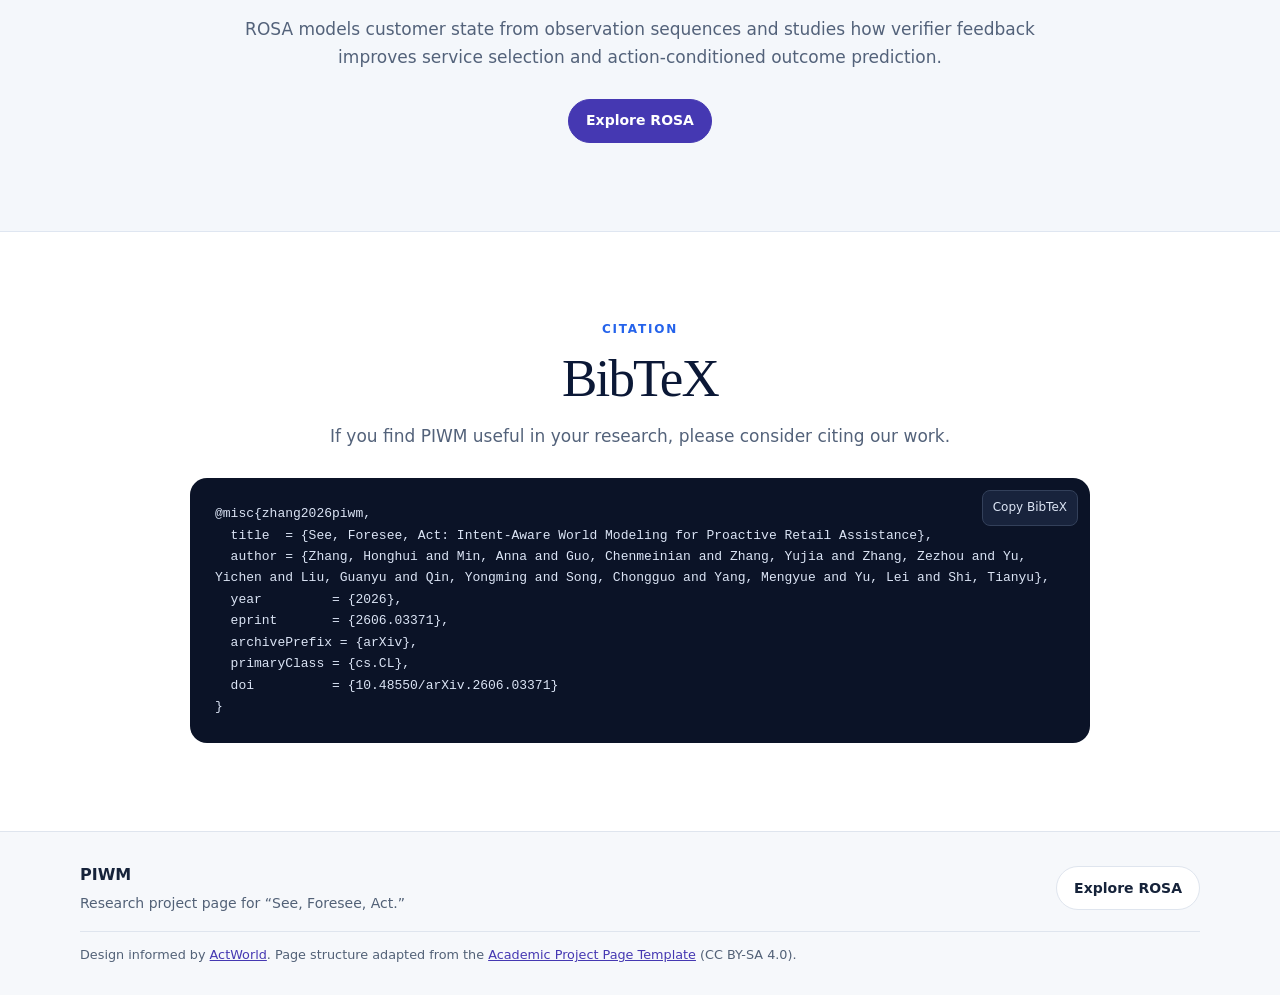
==== commit 5b65b598: "Add ROSA project page and RetailVid demo" ====
--- a/index.html
+++ b/index.html
@@ -24,16 +24,22 @@
   <title>PIWM — See, Foresee, Act</title>
   <link rel="stylesheet" href="assets/css/site.css">
   <link rel="stylesheet" href="assets/css/fixes.css">
+  <link rel="stylesheet" href="assets/css/research.css">
 </head>
-<body>
+<body class="research-page project-piwm">
   <a class="skip-link" href="#main">Skip to content</a>
-  <nav class="nav" aria-label="Primary navigation">
-    <a class="brand" href="#top" aria-label="PIWM home"><span class="brand-mark">P</span> PIWM</a>
-    <div class="nav-links">
-      <a href="#overview">Overview</a><a href="#method">Method</a><a href="#demo">Demo</a><a href="#results">Results</a><a href="#citation">Citation</a>
-    </div>
-    <button class="menu-button" type="button" aria-expanded="false" aria-label="Open navigation">Menu</button>
-  </nav>
+  <header class="research-header">
+    <nav class="research-nav" aria-label="Primary navigation">
+      <div class="project-switch" role="group" aria-label="Research projects">
+        <a href="#top" aria-current="page">PIWM</a>
+        <a href="rosa/index.html">ROSA</a>
+      </div>
+      <button class="menu-button" type="button" aria-expanded="false" aria-controls="navLinks">Sections</button>
+      <div class="nav-links" id="navLinks">
+        <a href="#overview">Overview</a><a href="#method">Method</a><a href="#demo">Demo</a><a href="#results">Results</a><a href="#citation">Citation</a>
+      </div>
+    </nav>
+  </header>
 
   <header class="hero" id="top">
     <div class="hero-glow hero-glow-one"></div><div class="hero-glow hero-glow-two"></div>
@@ -149,6 +155,15 @@
       </div>
     </section>
 
+    <section class="section soft" id="related">
+      <div class="wrap narrow">
+        <div class="section-label">Related project · internal preview</div>
+        <h2>ROSA</h2>
+        <p class="section-intro">ROSA models customer state from observation sequences and studies how verifier feedback improves service selection and action-conditioned outcome prediction.</p>
+        <div class="hero-actions"><a class="button primary" href="rosa/index.html">Explore ROSA</a></div>
+      </div>
+    </section>
+
     <section class="section" id="citation">
       <div class="wrap narrow">
         <div class="section-label">Citation</div><h2>BibTeX</h2>
@@ -166,7 +181,13 @@
     </section>
   </main>
 
-  <footer><div class="wrap"><strong>PIWM</strong><p>Research project page for “See, Foresee, Act.” Scientific content and figures are from the supplied paper materials.</p><p class="attribution">Design informed by <a href="https://interactwm.github.io/ActWorld/">ActWorld</a>. Page structure adapted from the <a href="https://github.com/eliahuhorwitz/Academic-project-page-template">Academic Project Page Template</a> (CC BY-SA 4.0).</p></div></footer>
+  <footer class="research-footer">
+    <div class="research-footer-inner">
+      <div><strong>PIWM</strong><p>Research project page for “See, Foresee, Act.”</p></div>
+      <a class="button light" href="rosa/index.html">Explore ROSA</a>
+      <p class="attribution">Design informed by <a href="https://interactwm.github.io/ActWorld/">ActWorld</a>. Page structure adapted from the <a href="https://github.com/eliahuhorwitz/Academic-project-page-template">Academic Project Page Template</a> (CC BY-SA 4.0).</p>
+    </div>
+  </footer>
   <button class="to-top" type="button" aria-label="Back to top">↑</button>
   <script src="assets/js/config.js"></script><script src="assets/js/site.js"></script>
 </body>
--- a/assets/css/research.css
+++ b/assets/css/research.css
@@ -0,0 +1,215 @@
+.research-page {
+  --research-ink: #16233a;
+  --research-muted: #526177;
+  --research-line: #dfe5ee;
+  --research-surface: #f6f8fb;
+  --research-heading: Georgia, "Times New Roman", serif;
+  --research-accent: #4538b2;
+  --research-tint: #efedff;
+  font-family: system-ui, -apple-system, "Segoe UI", sans-serif;
+}
+
+.research-page.project-rosa {
+  --research-accent: #1d5b48;
+  --research-tint: #e9f4ee;
+}
+
+.research-page h1,
+.research-page h2 {
+  font-family: var(--research-heading);
+  font-weight: 500;
+  letter-spacing: -.035em;
+}
+
+.research-page .hero h1 {
+  letter-spacing: -.045em;
+}
+
+.research-page.project-rosa .hero h1.paper-title {
+  font-size: clamp(2rem, 4vw, 3.6rem);
+}
+
+.research-header {
+  position: sticky;
+  top: 0;
+  z-index: 100;
+  border-bottom: 1px solid var(--research-line);
+  background: rgba(255, 255, 255, .94);
+  backdrop-filter: blur(16px);
+}
+
+.research-nav,
+.research-footer-inner {
+  width: min(1120px, calc(100% - 48px));
+  margin-inline: auto;
+}
+
+.research-nav {
+  min-height: 68px;
+  display: flex;
+  align-items: center;
+  justify-content: space-between;
+  gap: 20px;
+}
+
+.project-switch {
+  display: flex;
+  flex-shrink: 0;
+  gap: 2px;
+  padding: 3px;
+  border: 1px solid var(--research-line);
+  border-radius: 999px;
+  background: var(--research-surface);
+}
+
+.project-switch a {
+  padding: 6px 14px;
+  border-radius: 999px;
+  color: var(--research-muted);
+  font-size: .875rem;
+  font-weight: 750;
+  text-decoration: none;
+}
+
+.project-switch a:hover,
+.project-switch a[aria-current="page"] {
+  background: var(--research-tint);
+  color: var(--research-accent);
+}
+
+.research-nav .nav-links {
+  position: static;
+  display: flex;
+  flex: 0 1 auto;
+  align-items: center;
+  gap: clamp(12px, 2.4vw, 28px);
+  padding: 0;
+  border: 0;
+  background: transparent;
+  box-shadow: none;
+}
+
+.research-nav .nav-links a {
+  padding: 0;
+  color: var(--research-muted);
+  font-size: .875rem;
+  font-weight: 650;
+  text-decoration: none;
+}
+
+.research-nav .nav-links a:hover {
+  color: var(--research-accent);
+}
+
+.research-nav .menu-button {
+  display: none;
+  cursor: pointer;
+  color: var(--research-ink);
+  border: 1px solid var(--research-line);
+  border-radius: 999px;
+  background: #fff;
+  padding: 7px 13px;
+  font-size: .875rem;
+}
+
+.research-page .button {
+  min-height: 44px;
+  padding: 9px 17px;
+  border-radius: 999px;
+  font-size: .875rem;
+  font-weight: 700;
+  text-decoration: none;
+}
+
+.research-page .button.primary {
+  border-color: var(--research-accent);
+  background: var(--research-accent);
+  color: #fff;
+}
+
+.research-page .button.light {
+  border-color: var(--research-line);
+  background: #fff;
+  color: var(--research-ink);
+}
+
+.research-page .button.light:hover {
+  border-color: var(--research-accent);
+  color: var(--research-accent);
+}
+
+.research-page :is(.project-switch a, .nav-links a, .menu-button, .button):focus-visible {
+  outline: 2px solid var(--research-accent);
+  outline-offset: 3px;
+}
+
+.research-page .research-footer {
+  border-top: 1px solid var(--research-line);
+  background: var(--research-surface);
+  padding: 30px 0;
+  text-align: left;
+  color: var(--research-muted);
+}
+
+.research-footer-inner {
+  display: flex;
+  flex-wrap: wrap;
+  align-items: center;
+  justify-content: space-between;
+  gap: 12px 24px;
+}
+
+.research-footer-inner strong {
+  color: var(--research-ink);
+  font-size: 1rem;
+}
+
+.research-footer-inner p {
+  margin: 4px 0 0;
+  font-size: .875rem;
+}
+
+.research-footer-inner .attribution {
+  flex-basis: 100%;
+  max-width: none;
+  padding-top: 12px;
+  border-top: 1px solid var(--research-line);
+  font-size: .8rem;
+}
+
+.research-footer-inner .attribution a {
+  color: var(--research-accent);
+  text-decoration: underline;
+}
+
+@media (max-width: 720px) {
+  .research-nav,
+  .research-footer-inner {
+    width: calc(100% - 32px);
+  }
+
+  .research-nav .menu-button {
+    display: inline-flex;
+  }
+
+  .research-nav .nav-links {
+    position: absolute;
+    inset: 100% 0 auto;
+    display: none;
+    flex-direction: column;
+    align-items: stretch;
+    gap: 0;
+    padding: 6px 16px 12px;
+    border-bottom: 1px solid var(--research-line);
+    background: #fff;
+    box-shadow: 0 14px 20px rgba(22, 35, 58, .09);
+  }
+
+  .research-nav .nav-links.open {
+    display: flex;
+  }
+
+  .research-nav .nav-links a {
+    padding: 9px 4px;
+  }
+}
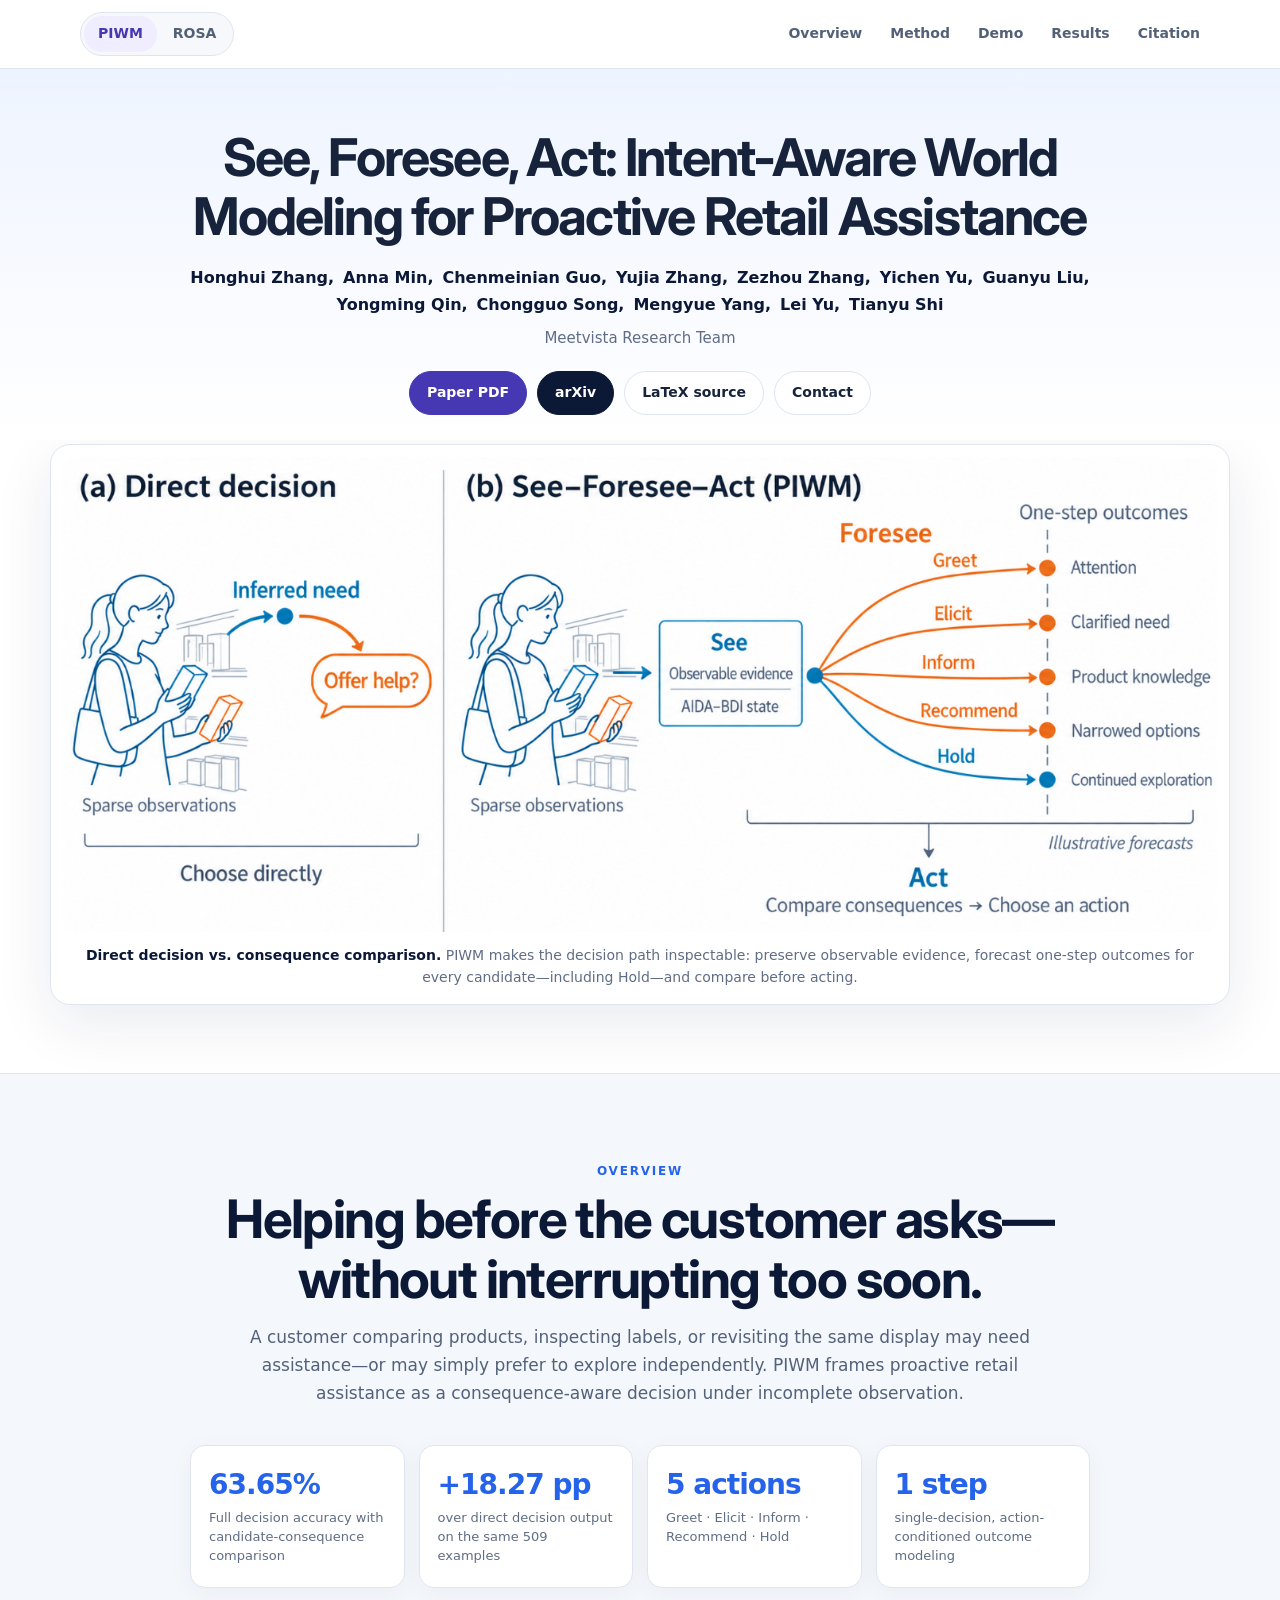
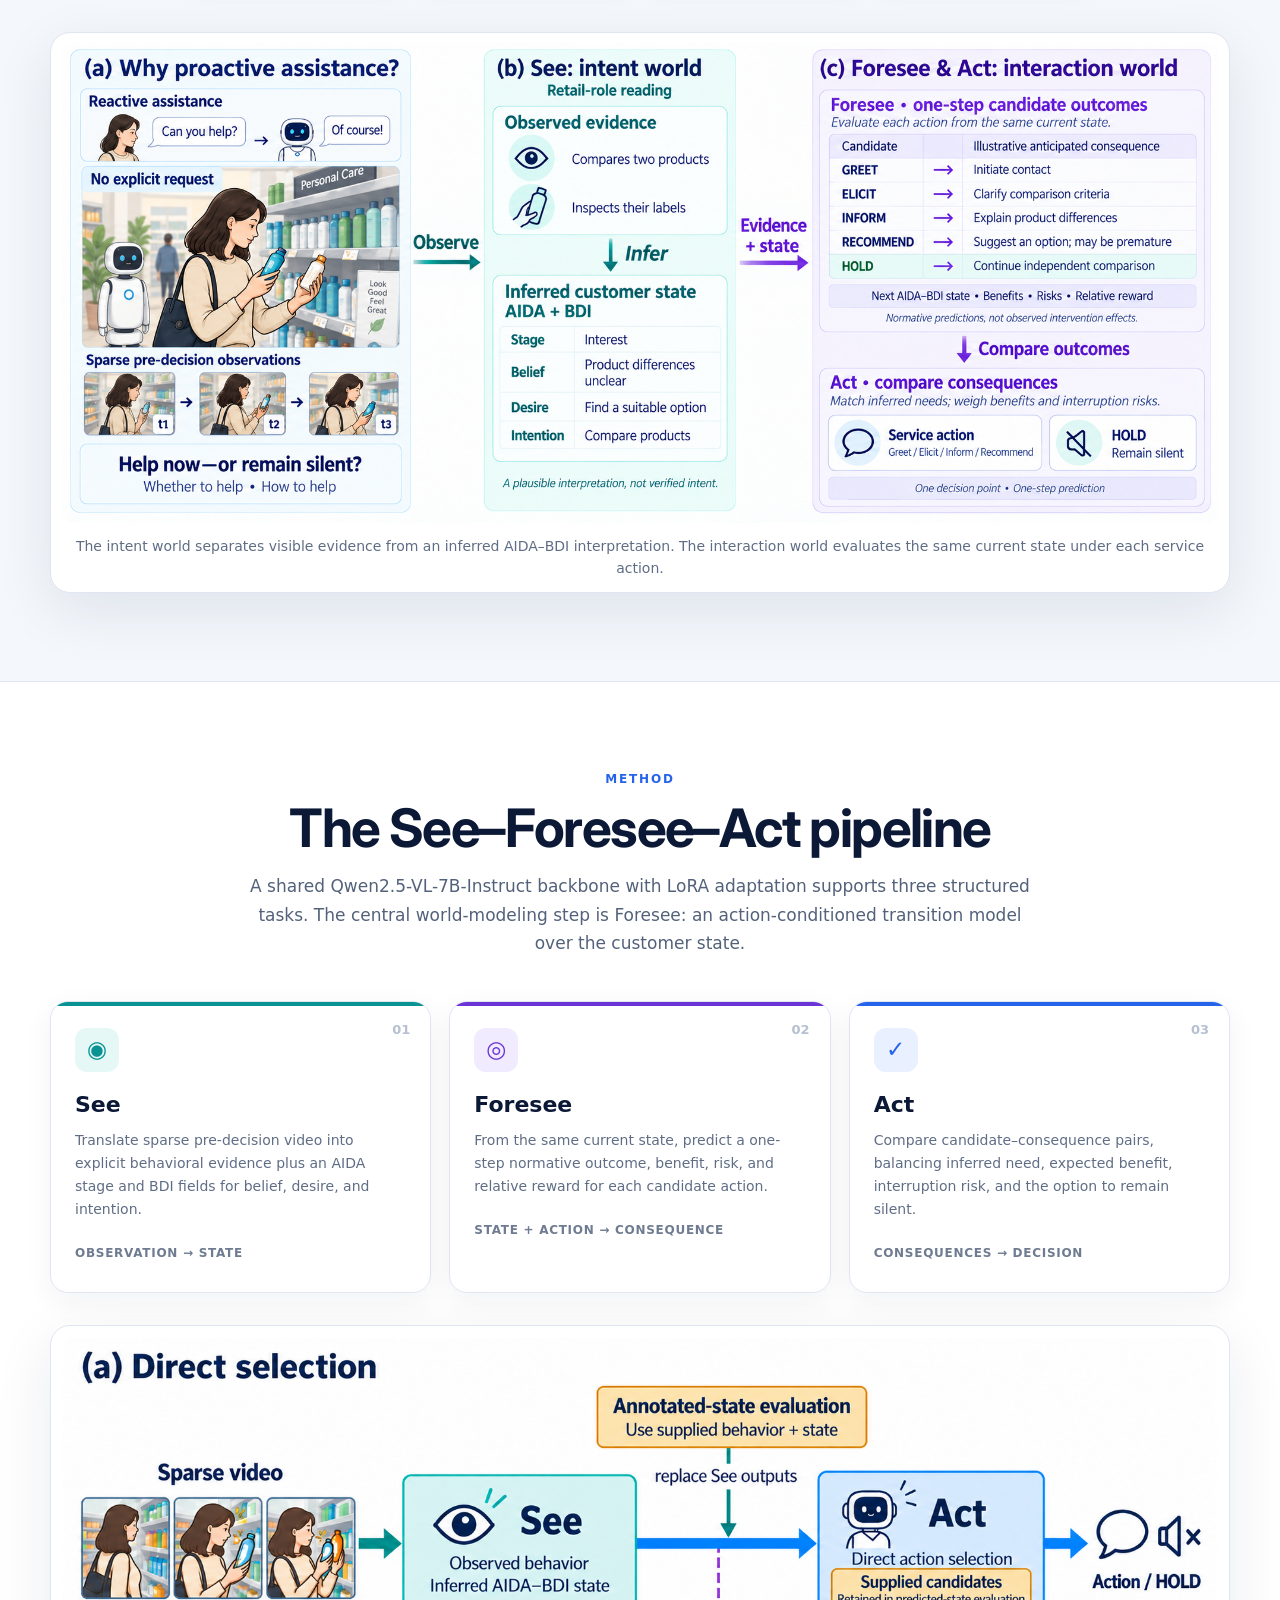
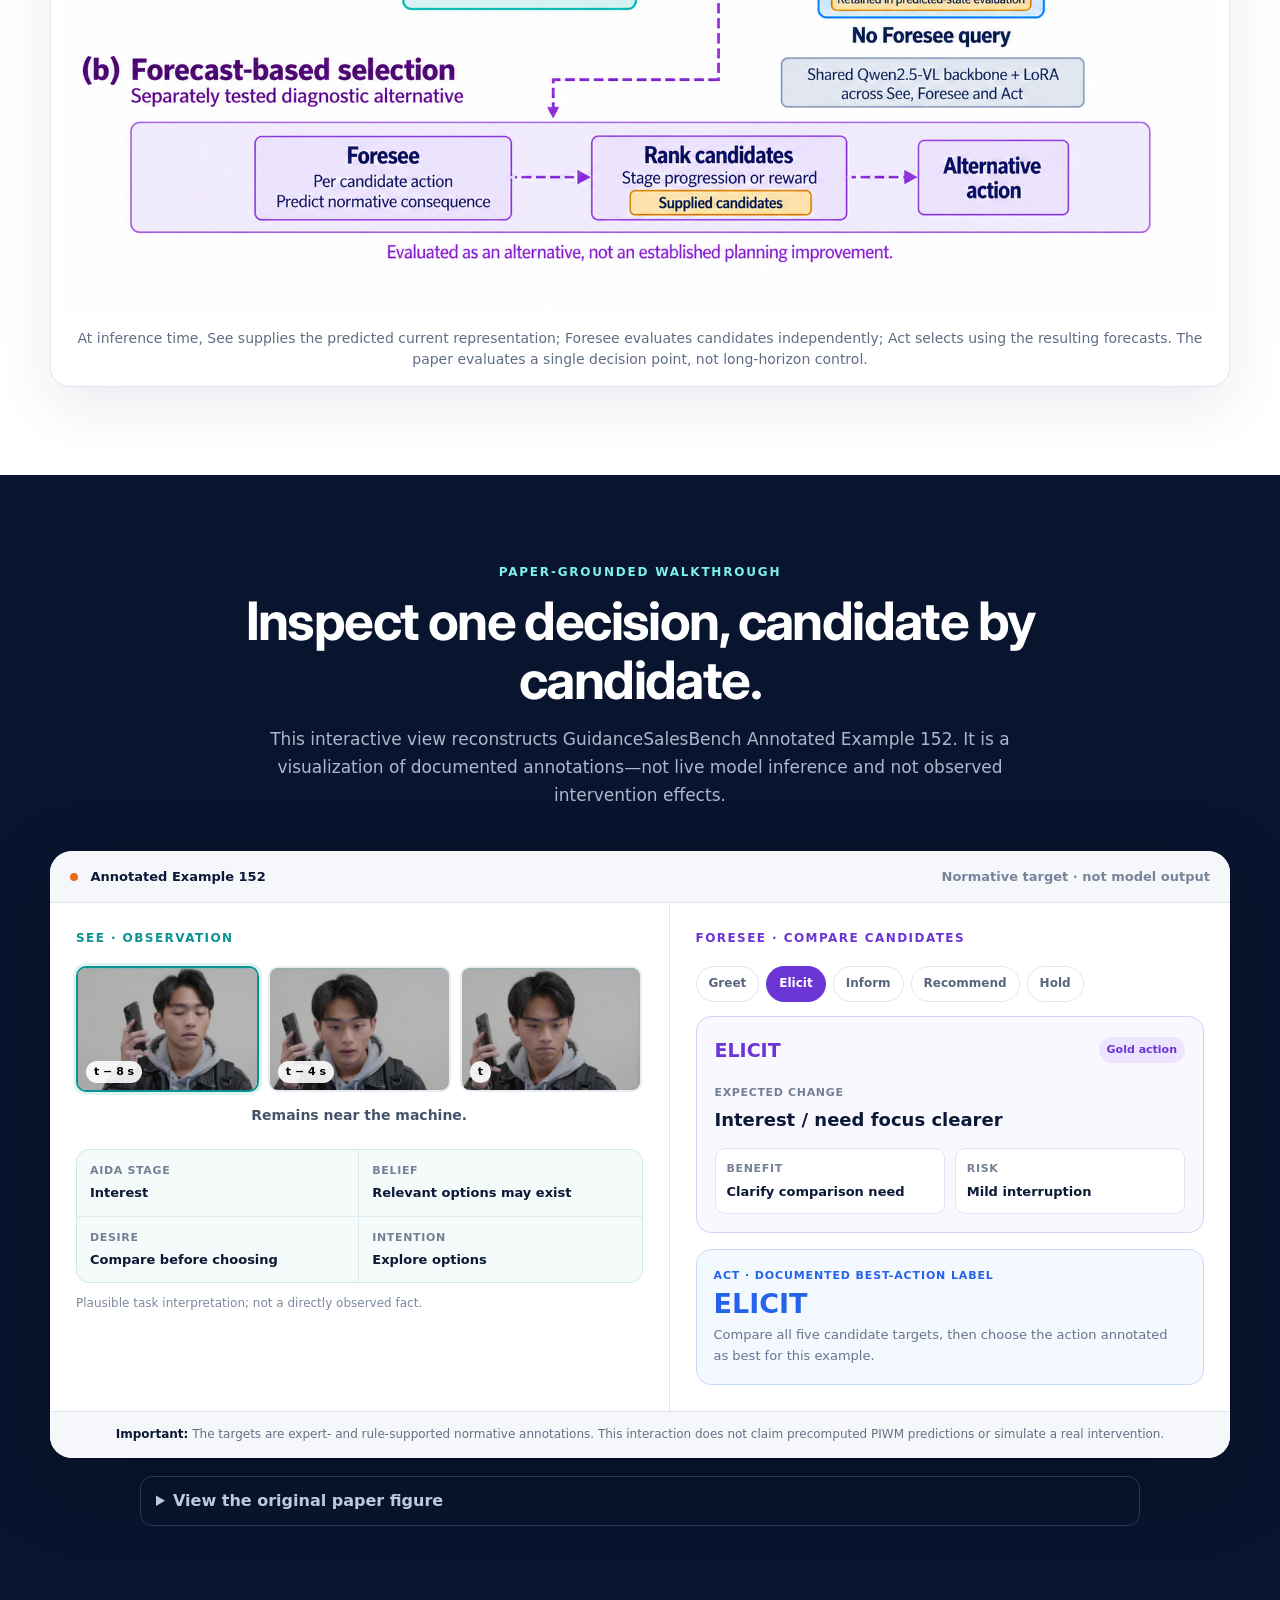
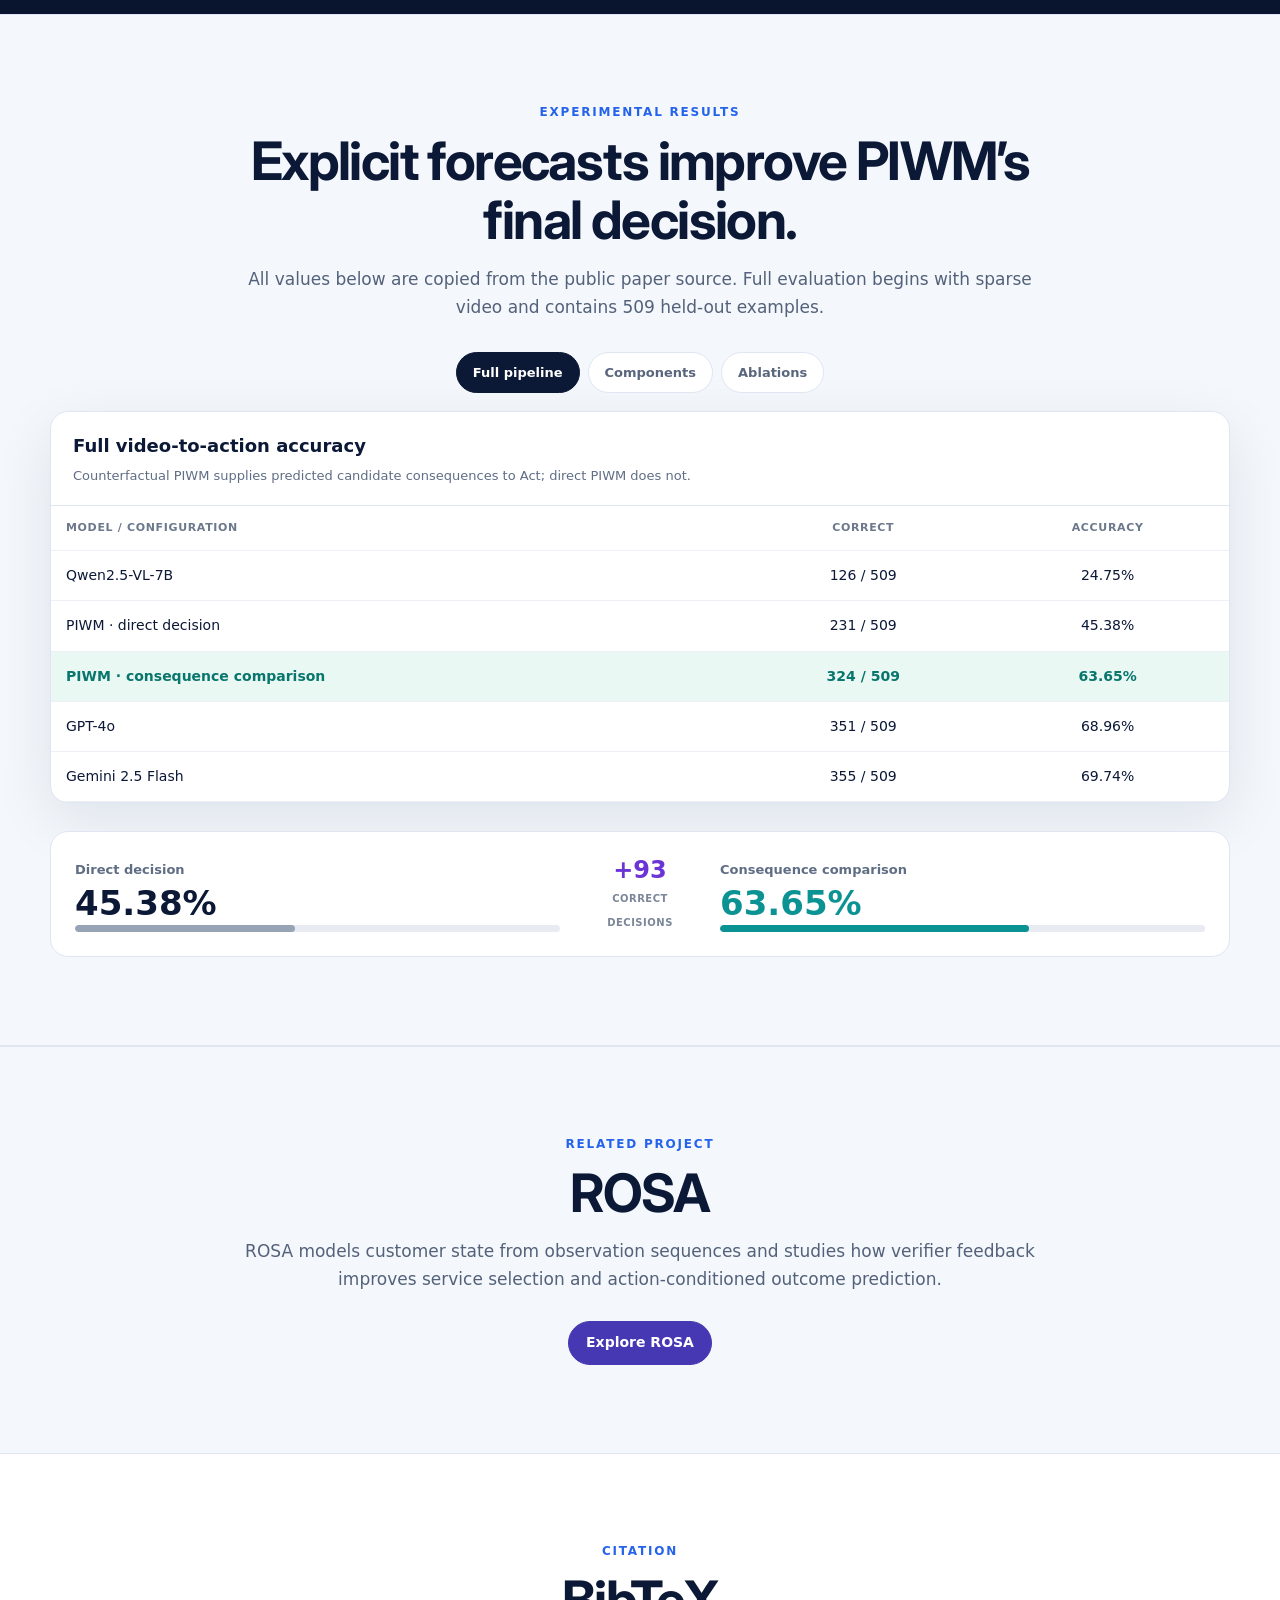
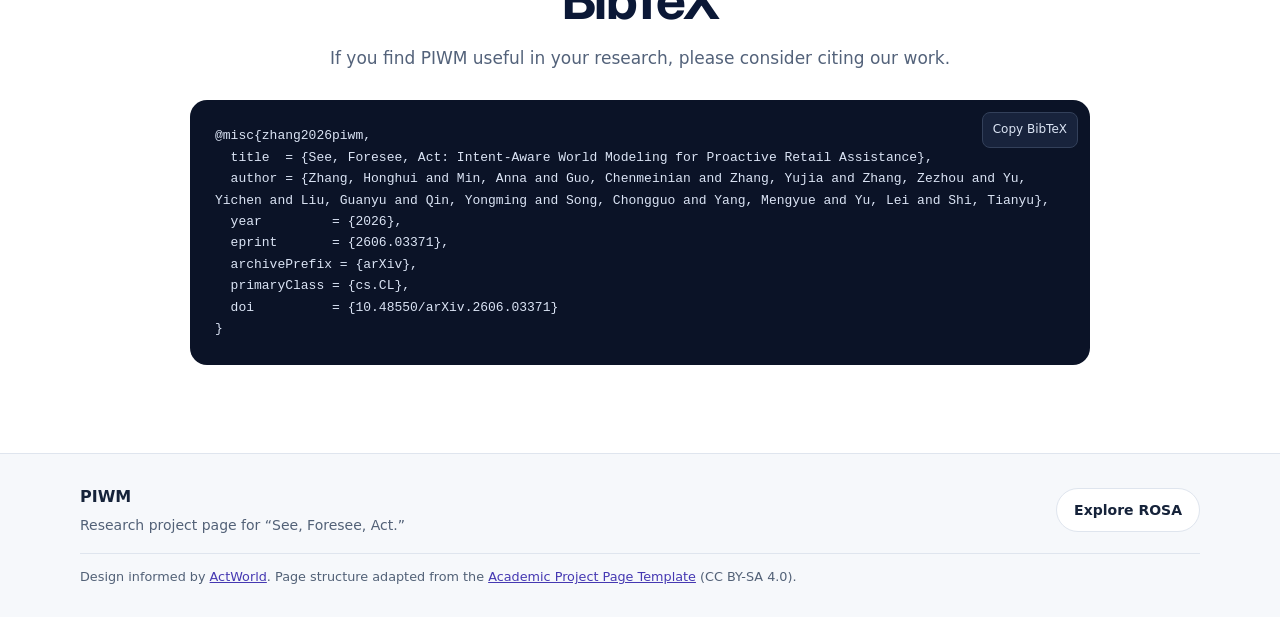
==== commit b8bcab26: "Refine PIWM and ROSA page styling and copy" ====
--- a/index.html
+++ b/index.html
@@ -42,11 +42,8 @@
   </header>
 
   <header class="hero" id="top">
-    <div class="hero-glow hero-glow-one"></div><div class="hero-glow hero-glow-two"></div>
     <div class="wrap hero-inner">
-      <div class="paper-kicker"><span></span> Proactive intent world modeling · 2026</div>
-      <h1><span>See, Foresee, Act:</span><br>Intent-Aware World Modeling for Proactive Retail Assistance</h1>
-      <p class="hero-deck">Before help is requested, an assistant must understand what it sees, anticipate what each intervention could change, and decide whether acting—or waiting—is best.</p>
+      <h1>See, Foresee, Act: Intent-Aware World Modeling for Proactive Retail Assistance</h1>
       <div class="authors" id="authors"></div>
       <div class="affiliation">Meetvista Research Team</div>
       <div class="hero-actions" id="paper-links"></div>
@@ -58,7 +55,7 @@
       <div class="wrap">
         <figure class="figure-card reveal">
           <img src="assets/images/direct-vs-piwm.png" alt="Comparison between direct action selection and the See–Foresee–Act PIWM pipeline">
-          <figcaption><strong>From reflex to deliberation.</strong> PIWM makes the decision path inspectable: preserve observable evidence, forecast one-step outcomes for every candidate—including Hold—and compare before acting.</figcaption>
+          <figcaption><strong>Direct decision vs. consequence comparison.</strong> PIWM makes the decision path inspectable: preserve observable evidence, forecast one-step outcomes for every candidate—including Hold—and compare before acting.</figcaption>
         </figure>
       </div>
     </section>
@@ -157,7 +154,7 @@
 
     <section class="section soft" id="related">
       <div class="wrap narrow">
-        <div class="section-label">Related project · internal preview</div>
+        <div class="section-label">Related project</div>
         <h2>ROSA</h2>
         <p class="section-intro">ROSA models customer state from observation sequences and studies how verifier feedback improves service selection and action-conditioned outcome prediction.</p>
         <div class="hero-actions"><a class="button primary" href="rosa/index.html">Explore ROSA</a></div>
--- a/assets/css/research.css
+++ b/assets/css/research.css
@@ -1,9 +1,11 @@
+@import url("https://fonts.googleapis.com/css2?family=Inter:wght@700&display=swap");
+
 .research-page {
   --research-ink: #16233a;
   --research-muted: #526177;
   --research-line: #dfe5ee;
   --research-surface: #f6f8fb;
-  --research-heading: Georgia, "Times New Roman", serif;
+  --research-heading: Inter, system-ui, -apple-system, "Segoe UI", sans-serif;
   --research-accent: #4538b2;
   --research-tint: #efedff;
   font-family: system-ui, -apple-system, "Segoe UI", sans-serif;
@@ -17,12 +19,39 @@
 .research-page h1,
 .research-page h2 {
   font-family: var(--research-heading);
-  font-weight: 500;
+  font-weight: 700;
+  letter-spacing: -.03em;
+}
+
+.research-page .hero h1 {
   letter-spacing: -.035em;
 }
 
-.research-page .hero h1 {
-  letter-spacing: -.045em;
+.research-page.project-piwm .hero {
+  padding: clamp(32px, 5vw, 60px) 0 25px;
+  border-bottom: 0;
+  background: linear-gradient(180deg, #eef4ff 0%, #f8faff 58%, #fff 100%);
+}
+
+.research-page.project-piwm .hero h1 {
+  max-width: 950px;
+  margin: 0 auto 18px;
+  color: var(--research-ink);
+  font-size: clamp(1.9rem, 4.5vw, 3.25rem);
+  line-height: 1.13;
+  text-wrap: balance;
+}
+
+.project-piwm .hero .authors {
+  margin-top: 0;
+}
+
+.project-piwm .hero .hero-actions {
+  margin-top: 20px;
+}
+
+.research-page.project-piwm .teaser-section {
+  padding-top: 4px;
 }
 
 .research-page.project-rosa .hero h1.paper-title {
